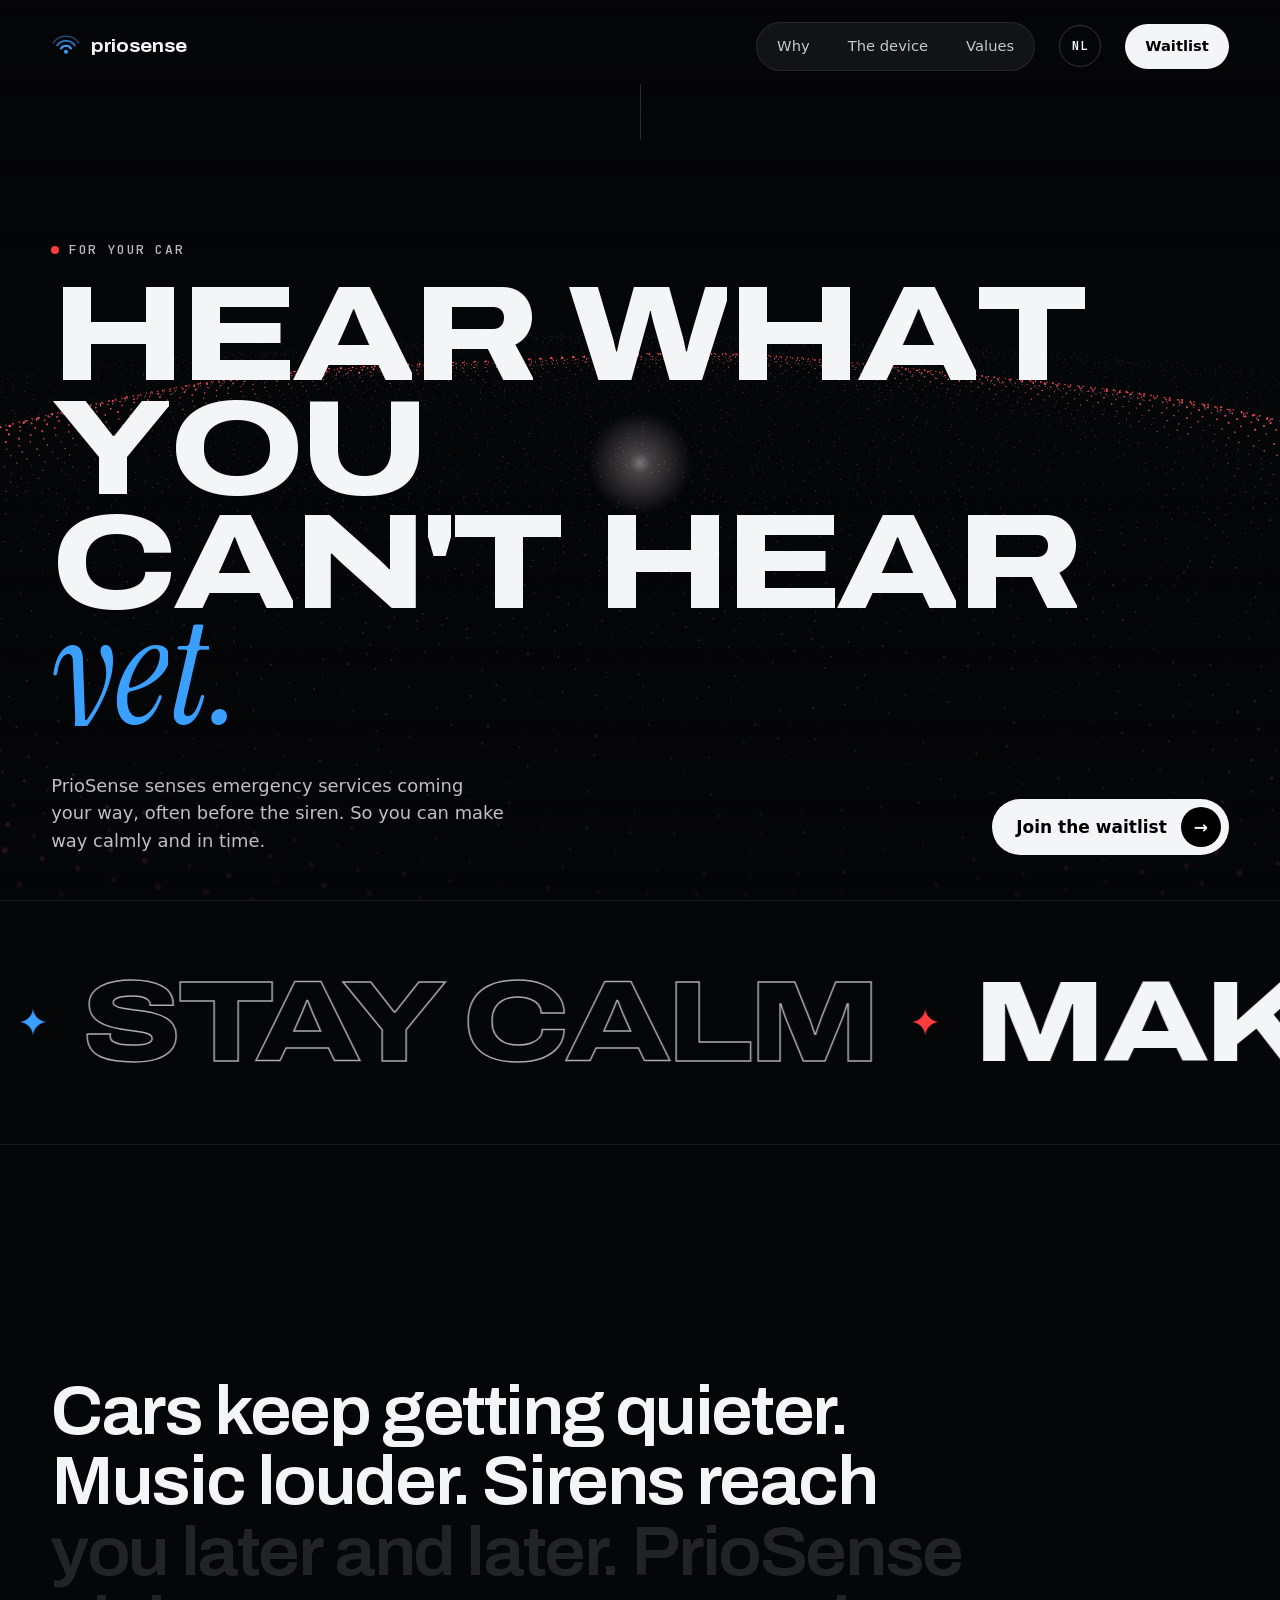
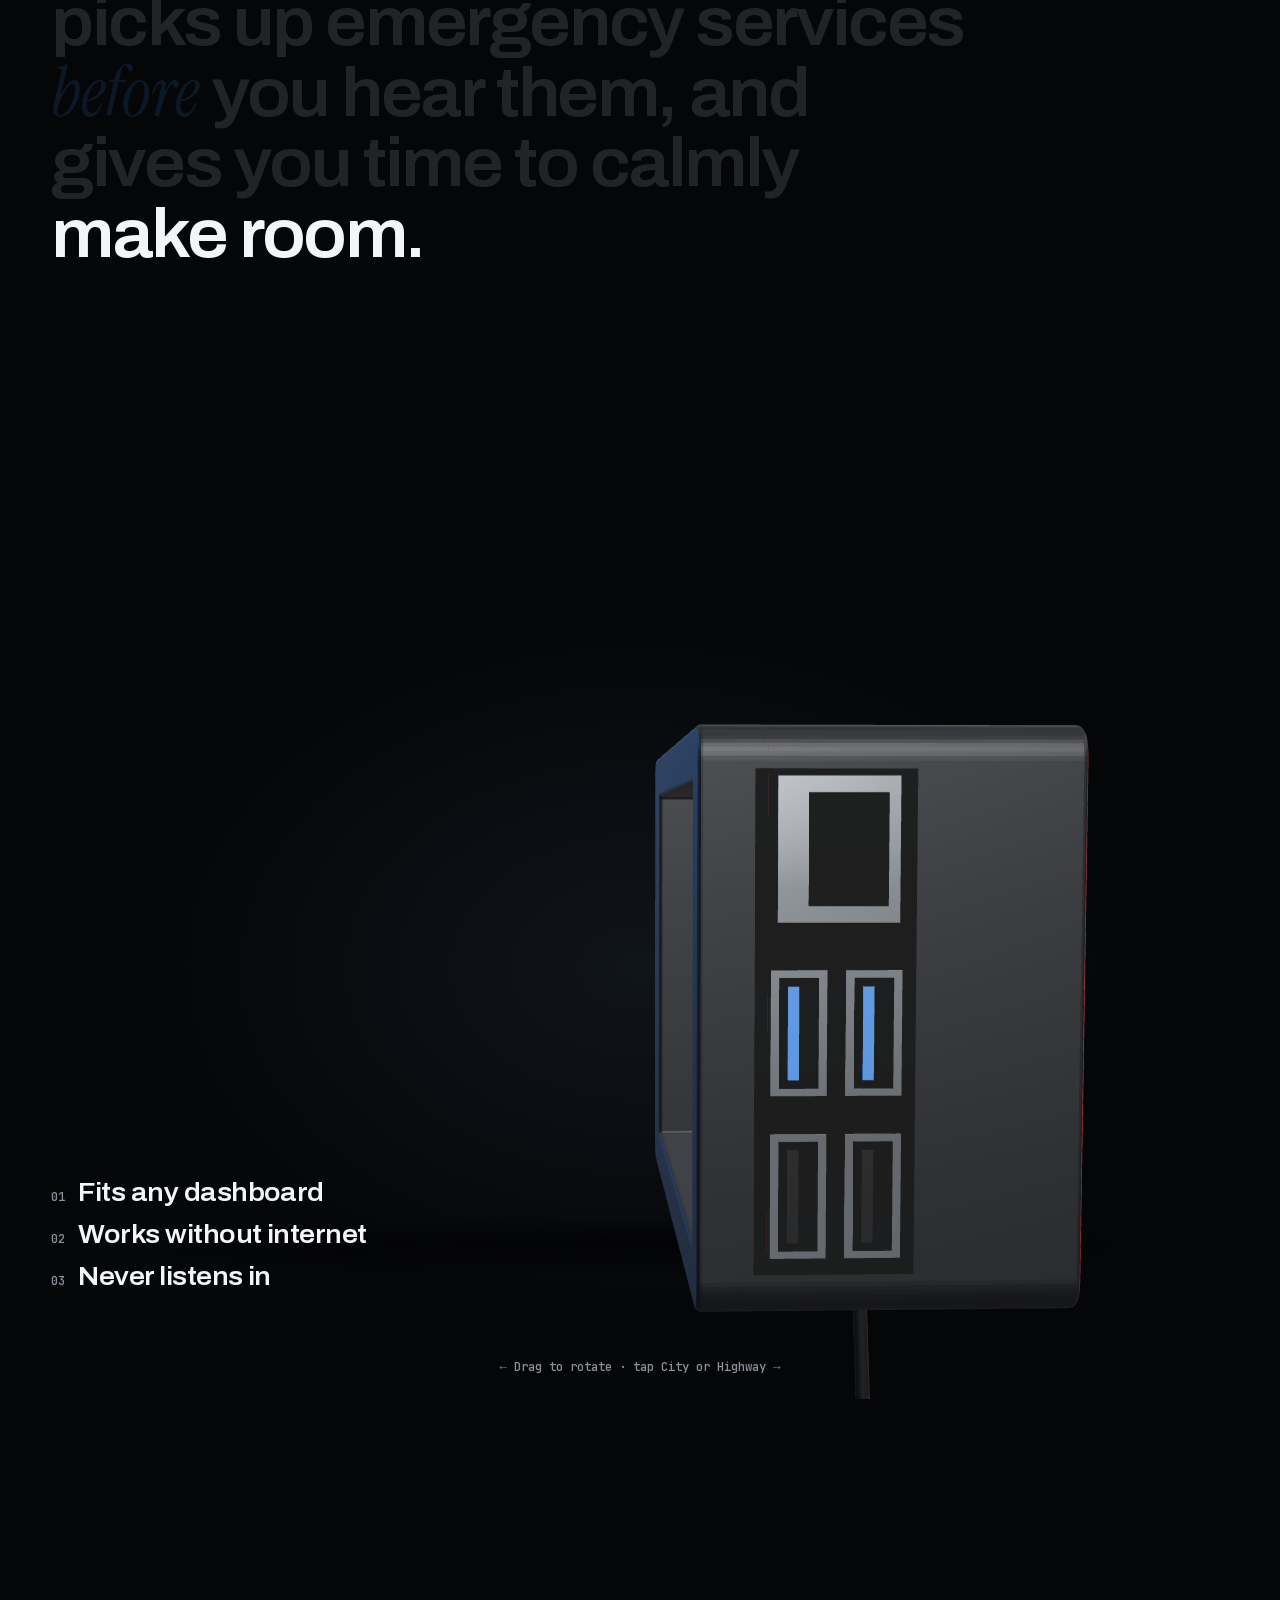
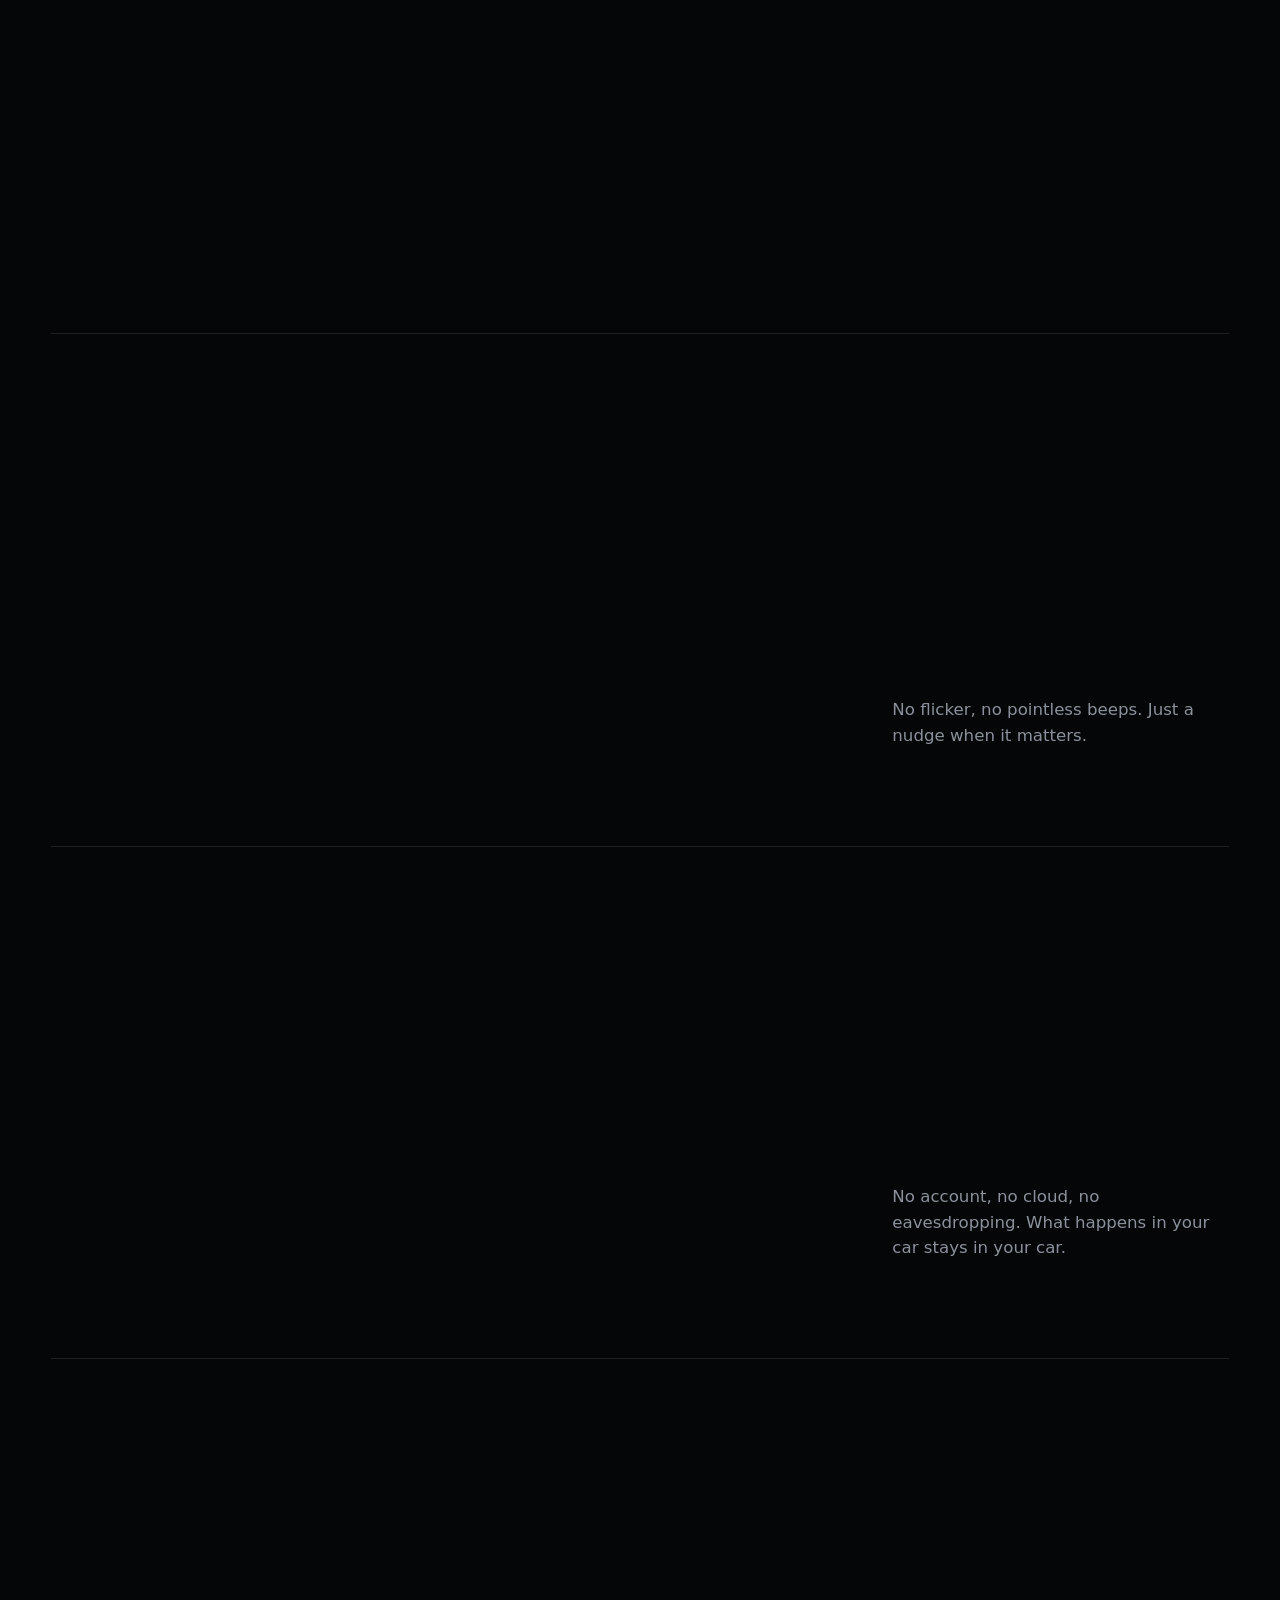
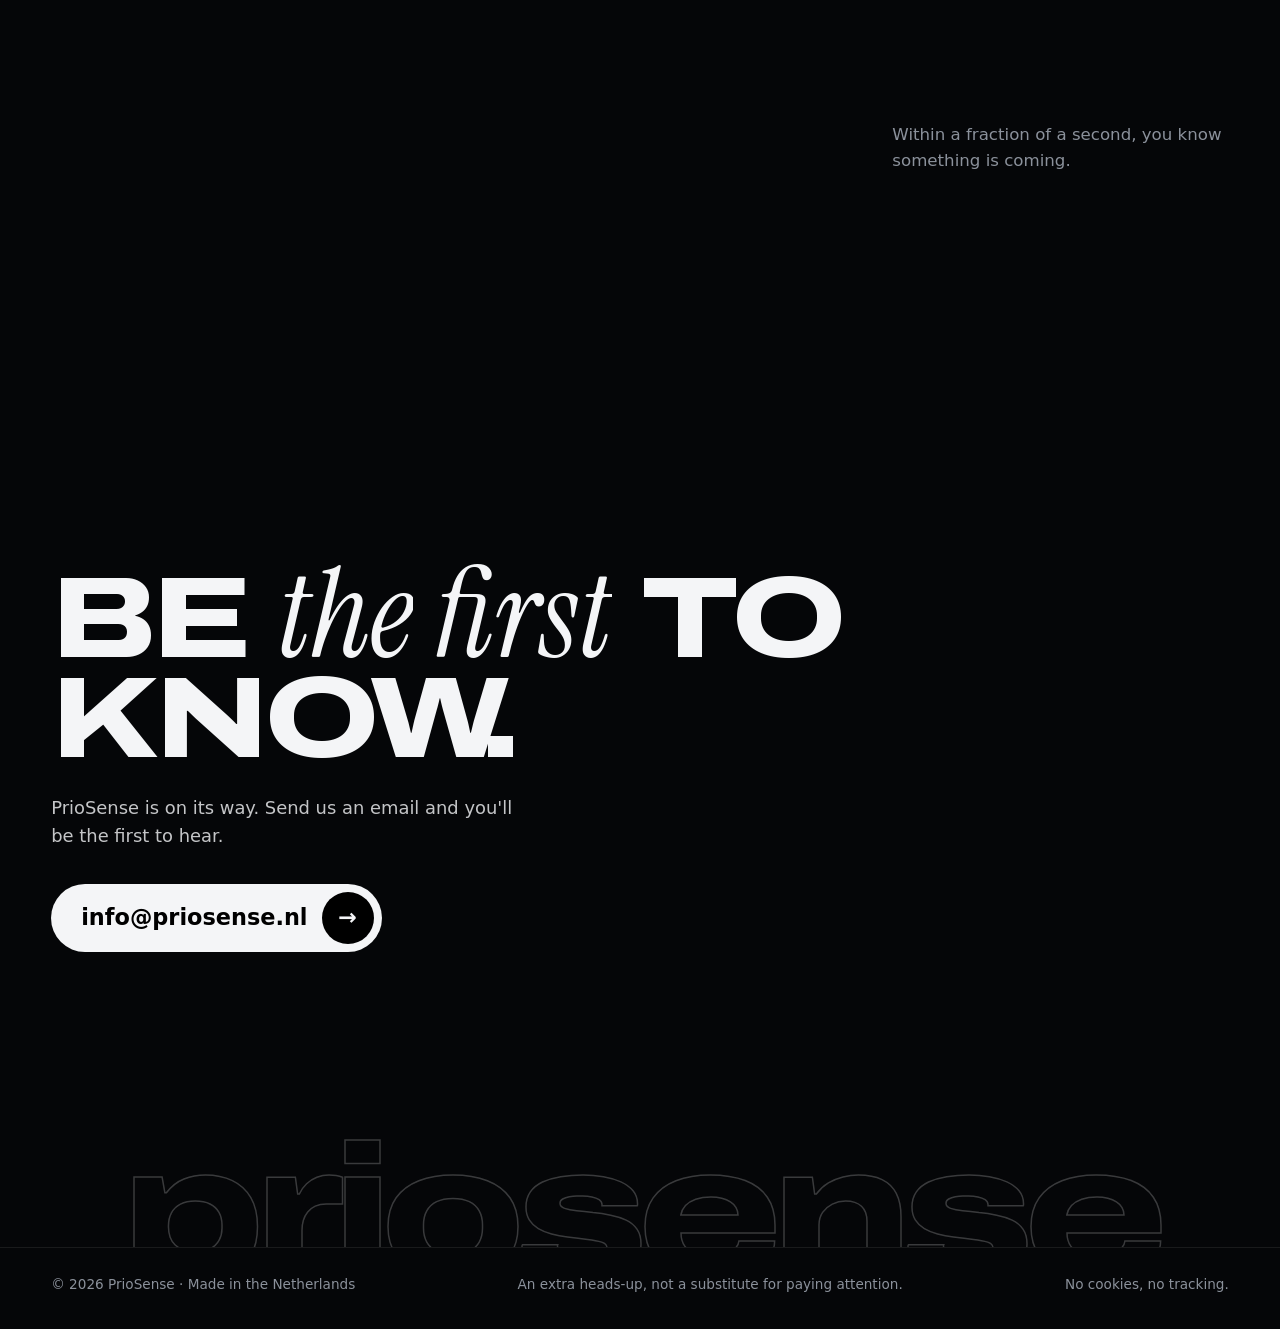
==== en/index.html @ da4e4e67 "PrioSense-merksite (NL + EN) met 3D-kastje en scroll-animaties Statische site zonder build-stap: thr" ====
<!doctype html>
<html lang="en">
<head>
  <meta charset="utf-8">
  <meta name="viewport" content="width=device-width, initial-scale=1">
  <title>PrioSense — Hear what you can't hear yet</title>
  <meta name="description" content="PrioSense senses emergency services coming your way, often before the siren. So you can make way calmly and in time.">
  <meta name="theme-color" content="#050608">
  <link rel="canonical" href="https://priosense.nl/en/">
  <link rel="alternate" hreflang="nl" href="https://priosense.nl/">
  <link rel="alternate" hreflang="en" href="https://priosense.nl/en/">
  <link rel="alternate" hreflang="x-default" href="https://priosense.nl/">
  <link rel="icon" href="../assets/favicon.svg" type="image/svg+xml">
  <meta property="og:type" content="website">
  <meta property="og:url" content="https://priosense.nl/en/">
  <meta property="og:title" content="PrioSense — Hear what you can't hear yet">
  <meta property="og:description" content="PrioSense senses emergency services coming your way, often before the siren.">
  <meta property="og:locale" content="en_GB">
  <meta name="twitter:card" content="summary">
  <link rel="preload" href="../fonts/archivo-latin.woff2" as="font" type="font/woff2" crossorigin>
  <link rel="preload" href="../fonts/instrument-serif-italic-latin.woff2" as="font" type="font/woff2" crossorigin>
  <script>document.documentElement.classList.add('js');</script>
  <link rel="stylesheet" href="../css/styles.css">
  <script type="importmap">{ "imports": { "three": "../js/vendor/three.module.min.js" } }</script>
  <script src="../js/vendor/gsap.min.js" defer></script>
  <script src="../js/vendor/ScrollTrigger.min.js" defer></script>
  <script src="../js/vendor/SplitText.min.js" defer></script>
  <script src="../js/vendor/lenis.min.js" defer></script>
  <script src="../js/sim.js" defer></script>
  <script src="../js/main.js" defer></script>
  <script type="module" src="../js/signal.js"></script>
  <script type="module" src="../js/device3d.js"></script>
</head>
<body class="is-loading">
  <div class="loader" aria-hidden="true">
    <div class="loader-inner">
      <svg class="loader-mark" viewBox="8 18 48 24">
        <g fill="none" stroke="currentColor" stroke-linecap="round">
          <path d="M39.86 32.89 A9.6 9.6 0 0 0 24.14 32.89" stroke-width="3.52"/>
          <path d="M46.16 28.49 A17.28 17.28 0 0 0 17.84 28.49" stroke-width="2.75"/>
          <path d="M52.45 24.08 A24.96 24.96 0 0 0 11.55 24.08" stroke-width="1.98"/>
        </g>
        <circle cx="32" cy="38.4" r="3.2" fill="currentColor"/>
      </svg>
      <p class="loader-word">priosense</p>
    </div>
    <p class="loader-count"><span class="loader-num">0</span>%</p>
  </div>
  <div class="cursor" aria-hidden="true"></div>

  <a class="skip" href="#main">Skip to content</a>

  <header class="nav">
    <a class="brand" href="#top" aria-label="PrioSense, back to top">
      <svg class="brand-mark" viewBox="8 18 48 24" aria-hidden="true">
        <g fill="none" stroke="currentColor" stroke-linecap="round">
          <path d="M39.86 32.89 A9.6 9.6 0 0 0 24.14 32.89" stroke-width="3.52"/>
          <path d="M46.16 28.49 A17.28 17.28 0 0 0 17.84 28.49" stroke-width="2.75" stroke-opacity=".765"/>
          <path d="M52.45 24.08 A24.96 24.96 0 0 0 11.55 24.08" stroke-width="1.98" stroke-opacity=".53"/>
        </g>
        <circle cx="32" cy="38.4" r="3.2" fill="currentColor"/>
      </svg>
      <span class="brand-word">priosense</span>
    </a>
    <nav aria-label="Main menu">
      <ul class="nav-links">
        <li><a href="#why">Why</a></li>
        <li><a href="#device">The device</a></li>
        <li><a href="#values">Values</a></li>
      </ul>
    </nav>
    <a class="lang" href="../" hreflang="nl" lang="nl" aria-label="Nederlandse versie">NL</a>
    <a class="nav-cta" href="#contact">Waitlist</a>
  </header>

  <main id="main">
    <section class="hero" id="top" aria-labelledby="hero-title">
      <canvas class="signal" aria-hidden="true"></canvas>
      <div class="hero-content">
        <p class="hero-tag"><span class="pulse-dot" aria-hidden="true"></span>For your car</p>
        <h1 class="hero-title" id="hero-title">
          <span class="line">Hear what you</span>
          <span class="line">can't hear <em>yet.</em></span>
        </h1>
        <div class="hero-bottom">
          <p class="hero-sub">PrioSense senses emergency services coming your way, often before the siren. So you can make way calmly and in time.</p>
          <a class="pill" href="#contact"><span>Join the waitlist</span><i aria-hidden="true">→</i></a>
        </div>
      </div>
      <div class="scroll-cue" aria-hidden="true"><span></span></div>
    </section>

    <section class="marquee" aria-label="Make way. Ahead of time. Stay calm.">
      <div class="marquee-track" aria-hidden="true">
        <div class="marquee-set"><span>Make way</span><b>✦</b><span class="o">Ahead of time</span><b>✦</b><span>Stay calm</span><b>✦</b><span class="o">Make way</span><b>✦</b><span>Ahead of time</span><b>✦</b><span class="o">Stay calm</span><b>✦</b></div>
        <div class="marquee-set"><span>Make way</span><b>✦</b><span class="o">Ahead of time</span><b>✦</b><span>Stay calm</span><b>✦</b><span class="o">Make way</span><b>✦</b><span>Ahead of time</span><b>✦</b><span class="o">Stay calm</span><b>✦</b></div>
      </div>
    </section>

    <section class="statement" id="why" aria-label="Why PrioSense">
      <p class="statement-text">Cars keep getting quieter. Music louder. Sirens reach you later and later. PrioSense picks up emergency services <em>before</em> you hear them, and gives you time to calmly make room.</p>
    </section>

    <section class="product" id="device" aria-labelledby="product-title">
      <div class="product-pin">
        <canvas class="device-canvas" tabindex="0" aria-label="3D model of the PrioSense device. Drag or use the arrow keys to rotate it; tap the switch on the screen, or press Enter, to change the driving mode. Current mode:"></canvas>
        <div class="product-copy">
          <p class="product-kicker">The device</p>
          <h2 class="product-title" id="product-title">Small. <em>Smart.</em><br>Always ready.</h2>
        </div>
        <ul class="product-points">
          <li><span>01</span>Fits any dashboard</li>
          <li><span>02</span>Works without internet</li>
          <li><span>03</span>Never listens in</li>
        </ul>
        <p class="drag-hint" aria-hidden="true">← Drag to rotate · tap City or Highway →</p>
      </div>
    </section>

    <section class="values" id="values" aria-label="Values">
      <article class="value">
        <h3 class="value-word">Quiet<span>.</span></h3>
        <p>No flicker, no pointless beeps. Just a nudge when it matters.</p>
      </article>
      <article class="value">
        <h3 class="value-word">Private<span>.</span></h3>
        <p>No account, no cloud, no eavesdropping. What happens in your car stays in your car.</p>
      </article>
      <article class="value">
        <h3 class="value-word">Instant<span>.</span></h3>
        <p>Within a fraction of a second, you know something is coming.</p>
      </article>
    </section>

    <section class="finale" id="contact" aria-labelledby="finale-title">
      <div class="lights" aria-hidden="true"><span class="light-blue"></span><span class="light-red"></span></div>
      <div class="finale-content">
        <h2 class="finale-title" id="finale-title">Be <em>the first</em> to know.</h2>
        <p>PrioSense is on its way. Send us an email and you'll be the first to hear.</p>
        <a class="pill pill-lg" href="mailto:info@priosense.nl?subject=PrioSense%20waitlist"><span>info@priosense.nl</span><i aria-hidden="true">→</i></a>
      </div>
      <p class="wordmark" aria-hidden="true">priosense</p>
    </section>
  </main>

  <footer class="footer">
    <p>© <span class="year">2026</span> PrioSense · Made in the Netherlands</p>
    <p>An extra heads-up, not a substitute for paying attention.</p>
    <p>No cookies, no tracking.</p>
  </footer>
</body>
</html>
---- css/styles.css ----
/* ── Lettertypes (zelf gehost, OFL-licentie) ─────────────────────────────── */
@font-face {
  font-family: "Archivo";
  src: url("../fonts/archivo-latin.woff2") format("woff2");
  font-weight: 100 900;
  font-stretch: 62% 125%;
  font-display: swap;
}
@font-face {
  font-family: "Instrument Serif";
  src: url("../fonts/instrument-serif-italic-latin.woff2") format("woff2");
  font-style: italic;
  font-weight: 400;
  font-display: swap;
}
@font-face {
  font-family: "JetBrains Mono";
  src: url("../fonts/jetbrains-mono-latin.woff2") format("woff2");
  font-weight: 100 800;
  font-display: swap;
}

:root {
  --bg: #050608;
  --ink: #f4f5f7;
  --muted: #8b919b;
  --dim: #3a3e45;
  --blue: #3aa0ff;
  --red: #ff3b3b;
  --display: "Archivo", ui-sans-serif, system-ui, sans-serif;
  --serif: "Instrument Serif", ui-serif, Georgia, serif;
  --body: ui-sans-serif, system-ui, -apple-system, "Segoe UI", Roboto, "Helvetica Neue", Arial, sans-serif;
  --mono: "JetBrains Mono", ui-monospace, Menlo, monospace;
  --pad: clamp(18px, 4vw, 56px);
  --ease: cubic-bezier(0.16, 1, 0.3, 1);
}

*, *::before, *::after { box-sizing: border-box; }
html { -webkit-text-size-adjust: 100%; }
html.lenis, html.lenis body { height: auto; }
.lenis.lenis-smooth { scroll-behavior: auto !important; }
body {
  margin: 0; background: var(--bg); color: var(--ink);
  font: 400 17px/1.55 var(--body); -webkit-font-smoothing: antialiased; overflow-x: hidden;
}
body.is-loading { overflow: hidden; }
h1, h2, h3, p { margin: 0; }
a { color: inherit; }
em { font-family: var(--serif); font-style: italic; font-weight: 400; text-transform: none; letter-spacing: 0; }
:focus-visible { outline: 2px solid var(--blue); outline-offset: 4px; }
::selection { background: var(--blue); color: #000; }
.skip { position: absolute; left: 16px; top: -60px; z-index: 200; background: var(--ink); color: #000; padding: 10px 14px; border-radius: 99px; text-decoration: none; }
.skip:focus { top: 14px; }

/* ── Laadscherm ──────────────────────────────────────────────────────────── */
.loader {
  position: fixed; inset: 0; z-index: 300; background: #000; color: var(--ink);
  display: grid; place-items: center;
}
.no-js .loader, .loader.is-done { display: none; }
.loader-inner { display: flex; flex-direction: column; align-items: center; gap: 18px; }
.loader-mark { width: 120px; height: 60px; color: var(--blue); overflow: visible; }
.loader-mark path { stroke-dasharray: 80; stroke-dashoffset: 80; }
.loader-word { font: 700 1.6rem/1 var(--display); font-stretch: 112%; letter-spacing: -0.02em; }
.loader-count { position: absolute; right: var(--pad); bottom: var(--pad); font: 800 clamp(4rem, 14vw, 12rem)/0.8 var(--display); font-stretch: 125%; letter-spacing: -0.04em; color: var(--ink); font-variant-numeric: tabular-nums; }

/* ── Cursor ──────────────────────────────────────────────────────────────── */
.cursor {
  position: fixed; left: 0; top: 0; z-index: 250; width: 14px; height: 14px; margin: -7px 0 0 -7px;
  border-radius: 50%; background: #fff; mix-blend-mode: difference; pointer-events: none;
  transform: translate3d(-100px, -100px, 0); transition: width 0.3s var(--ease), height 0.3s var(--ease), margin 0.3s var(--ease);
  display: none;
}
.has-cursor .cursor { display: block; }
.cursor.is-big { width: 64px; height: 64px; margin: -32px 0 0 -32px; }

/* ── Navigatie ───────────────────────────────────────────────────────────── */
.nav {
  position: fixed; top: 0; left: 0; right: 0; z-index: 100; display: flex; align-items: center; gap: 24px;
  padding: 22px var(--pad); transition: transform 0.6s var(--ease);
}
.nav.is-hidden { transform: translateY(-110%); }
.brand { display: inline-flex; align-items: center; gap: 10px; text-decoration: none; color: var(--ink); }
.brand-mark { width: 30px; height: 15px; color: var(--blue); overflow: visible; }
.brand-word { font: 700 1.15rem/1 var(--display); font-stretch: 112%; letter-spacing: -0.02em; }
.nav nav { margin-left: auto; }
.nav-links { display: flex; gap: 6px; list-style: none; margin: 0; padding: 4px; border-radius: 99px; background: rgba(255, 255, 255, 0.06); backdrop-filter: blur(14px); -webkit-backdrop-filter: blur(14px); border: 1px solid rgba(255, 255, 255, 0.08); }
.nav-links a { display: block; padding: 8px 16px; border-radius: 99px; text-decoration: none; font-size: 0.92rem; color: rgba(244, 245, 247, 0.8); transition: background 0.3s, color 0.3s; }
.nav-links a:hover { background: rgba(255, 255, 255, 0.1); color: #fff; }
.lang { display: grid; place-items: center; width: 42px; height: 42px; border-radius: 50%; border: 1px solid rgba(255, 255, 255, 0.18);
  font: 600 0.78rem/1 var(--mono); letter-spacing: 0.06em; color: var(--ink); text-decoration: none; transition: background 0.3s, border-color 0.3s; }
.lang:hover { background: rgba(255, 255, 255, 0.1); border-color: rgba(255, 255, 255, 0.4); }
.nav-cta { padding: 11px 20px; border-radius: 99px; background: var(--ink); color: #000; text-decoration: none; font-weight: 600; font-size: 0.92rem; }
@media (max-width: 760px) { .nav nav { display: none; } .lang { margin-left: auto; } }

/* ── Knoppen ─────────────────────────────────────────────────────────────── */
.pill {
  display: inline-flex; align-items: center; gap: 14px; padding: 8px 8px 8px 24px; border-radius: 99px;
  background: var(--ink); color: #000; text-decoration: none; font-weight: 600; white-space: nowrap;
  transition: background 0.4s var(--ease);
}
.pill i {
  display: grid; place-items: center; width: 40px; height: 40px; border-radius: 50%; background: #000; color: var(--ink);
  font-style: normal; transition: transform 0.5s var(--ease), background 0.4s;
}
.pill:hover i { transform: rotate(-45deg); background: var(--blue); }
.pill-lg { font-size: clamp(1.05rem, 2vw, 1.4rem); padding-left: 30px; }
.pill-lg i { width: 52px; height: 52px; }

/* ── Hero ────────────────────────────────────────────────────────────────── */
.hero { position: relative; height: 100svh; min-height: 620px; overflow: hidden; display: flex; align-items: flex-end; }
.signal { position: absolute; inset: 0; width: 100%; height: 100%; }
.hero::before {
  content: ""; position: absolute; inset: 0; pointer-events: none; z-index: 1;
  background: linear-gradient(to bottom, rgba(5, 6, 8, 0.55), transparent 28%, transparent 55%, rgba(5, 6, 8, 0.9));
}
.no-webgl .hero { background: radial-gradient(60% 50% at 50% 60%, rgba(58, 160, 255, 0.25), transparent 70%), var(--bg); }
.hero-content { position: relative; z-index: 2; width: 100%; padding: 0 var(--pad) clamp(28px, 5vh, 56px); }
.hero-tag { display: inline-flex; align-items: center; gap: 10px; font: 500 0.82rem/1 var(--mono); letter-spacing: 0.12em; text-transform: uppercase; color: rgba(244, 245, 247, 0.75); margin-bottom: clamp(14px, 2.4vh, 26px); }
.pulse-dot { width: 8px; height: 8px; border-radius: 50%; background: var(--red); animation: lightbar 1.2s steps(1) infinite; }
@keyframes lightbar { 0% { background: var(--red); box-shadow: 0 0 12px var(--red); } 50% { background: var(--blue); box-shadow: 0 0 12px var(--blue); } }
.hero-title {
  font: 800 clamp(3.2rem, 10.6vw, 11.5rem)/0.84 var(--display); font-stretch: 125%;
  text-transform: uppercase; letter-spacing: -0.045em;
}
.hero-title .line { display: block; }
.hero-title em { font-size: 1.12em; line-height: 0.7; color: var(--blue); }
.hero-bottom { display: flex; flex-wrap: wrap; align-items: flex-end; justify-content: space-between; gap: 22px 40px; margin-top: clamp(22px, 4vh, 44px); }
.hero-sub { max-width: 40ch; font-size: clamp(1rem, 1.4vw, 1.18rem); color: rgba(244, 245, 247, 0.78); }
.scroll-cue { position: absolute; z-index: 2; left: 50%; top: 84px; width: 1px; height: 56px; background: rgba(255, 255, 255, 0.15); overflow: hidden; display: none; }
.scroll-cue span { position: absolute; left: 0; top: -40%; width: 1px; height: 40%; background: var(--ink); animation: cue 1.8s var(--ease) infinite; }
@keyframes cue { to { top: 110%; } }

/* ── Lichtkrant ──────────────────────────────────────────────────────────── */
.marquee { overflow: hidden; padding: clamp(28px, 5vw, 64px) 0; border-block: 1px solid rgba(255, 255, 255, 0.08); }
.marquee-track { display: flex; width: max-content; will-change: transform; }
.marquee-set { display: flex; align-items: center; flex: none; }
.marquee span {
  font: 800 clamp(3rem, 9vw, 8.5rem)/1 var(--display); font-stretch: 125%; text-transform: uppercase; letter-spacing: -0.04em;
  padding: 0 0.28em; white-space: nowrap;
}
.marquee span.o { color: transparent; -webkit-text-stroke: 1.5px rgba(244, 245, 247, 0.7); }
.marquee b { font-size: clamp(1.4rem, 3vw, 2.6rem); color: var(--blue); font-weight: 400; }
.marquee b:nth-of-type(even) { color: var(--red); }

/* ── Statement ───────────────────────────────────────────────────────────── */
.statement { padding: clamp(110px, 18vw, 240px) var(--pad); }
.statement-text {
  max-width: 22ch; font: 600 clamp(2rem, 5.4vw, 5.6rem)/1.02 var(--display); font-stretch: 105%; letter-spacing: -0.035em;
}
.statement-text em { color: var(--blue); }

/* ── Het kastje (vastgezet tijdens scrollen) ─────────────────────────────── */
.product { position: relative; height: 320vh; }
.product-pin {
  position: sticky; top: 0; height: 100svh; overflow: hidden;
  background: radial-gradient(55% 55% at 50% 52%, #10141b 0%, var(--bg) 70%);
}
.device-canvas { position: absolute; inset: 0; width: 100%; height: 100%; touch-action: pan-y; cursor: grab; }
.device-canvas.is-dragging { cursor: grabbing; }
.product-copy { position: absolute; left: var(--pad); top: clamp(92px, 14vh, 140px); z-index: 2; pointer-events: none; }
.product-kicker { font: 500 0.82rem/1 var(--mono); letter-spacing: 0.12em; text-transform: uppercase; color: var(--muted); margin-bottom: 16px; }
.product-title { font: 800 clamp(2.4rem, 6vw, 6rem)/0.9 var(--display); font-stretch: 125%; text-transform: uppercase; letter-spacing: -0.045em; }
.product-title em { color: var(--blue); font-size: 1.1em; }
.product-points { position: absolute; left: var(--pad); bottom: clamp(56px, 12vh, 120px); z-index: 2; list-style: none; margin: 0; padding: 0; display: grid; gap: 14px; pointer-events: none; }
.product-points li { display: flex; align-items: baseline; gap: 14px; font: 600 clamp(1.1rem, 2vw, 1.6rem)/1.1 var(--display); font-stretch: 110%; letter-spacing: -0.02em; }
.product-points span { font: 500 0.78rem/1 var(--mono); color: var(--muted); }
.drag-hint { position: absolute; left: 50%; bottom: 26px; transform: translateX(-50%); z-index: 2; font: 500 0.78rem/1 var(--mono); color: var(--muted); pointer-events: none; transition: opacity 0.6s; white-space: nowrap; }
.drag-hint.is-gone { opacity: 0; }
.no-webgl .device-canvas, .no-webgl .drag-hint { display: none; }
@media (max-width: 760px) {
  .product-points { bottom: 64px; }
}

/* ── Waarden ─────────────────────────────────────────────────────────────── */
.values { padding: clamp(80px, 12vw, 180px) var(--pad); display: grid; gap: clamp(36px, 6vw, 80px); }
.value { display: grid; grid-template-columns: minmax(0, 1fr) minmax(0, 0.42fr); align-items: end; gap: 12px 40px; border-top: 1px solid rgba(255, 255, 255, 0.1); padding-top: clamp(16px, 2vw, 28px); }
.value-word {
  font: 800 clamp(4rem, 17vw, 17rem)/1 var(--display); font-stretch: 125%; text-transform: uppercase; letter-spacing: -0.055em;
  color: var(--ink); margin-bottom: -0.12em; transition: color 0.6s var(--ease);
}
.value-word span { color: var(--red); }
.value:hover .value-word { color: var(--blue); }
.value p { max-width: 32ch; color: var(--muted); font-size: clamp(1rem, 1.3vw, 1.15rem); padding-bottom: 1.2em; }
@media (max-width: 760px) { .value { grid-template-columns: 1fr; } .value p { padding-bottom: 0; } }

/* ── Slot ────────────────────────────────────────────────────────────────── */
.finale { position: relative; min-height: 100svh; overflow: hidden; display: flex; flex-direction: column; justify-content: center; padding: clamp(120px, 16vh, 180px) var(--pad) 0; }
.lights { position: absolute; inset: 0; pointer-events: none; }
.lights span { position: absolute; top: 18%; width: 60vw; height: 60vw; max-width: 900px; max-height: 900px; border-radius: 50%; filter: blur(90px); opacity: 0; }
.light-blue { left: -12vw; background: rgba(58, 160, 255, 0.55); animation: flash-a 1.4s steps(1) infinite; }
.light-red { right: -12vw; background: rgba(255, 59, 59, 0.5); animation: flash-b 1.4s steps(1) infinite; }
@keyframes flash-a { 0%, 20% { opacity: 0.9; } 21%, 100% { opacity: 0.12; } }
@keyframes flash-b { 0%, 49% { opacity: 0.1; } 50%, 70% { opacity: 0.85; } 71%, 100% { opacity: 0.1; } }
.finale-content { position: relative; z-index: 2; max-width: 980px; }
.finale-title { font: 800 clamp(3rem, 9vw, 9rem)/0.86 var(--display); font-stretch: 125%; text-transform: uppercase; letter-spacing: -0.045em; }
.finale-title em { color: var(--ink); font-size: 1.08em; }
.finale-content p { margin: 26px 0 34px; max-width: 42ch; font-size: clamp(1rem, 1.4vw, 1.2rem); color: rgba(244, 245, 247, 0.8); }
.wordmark {
  position: relative; z-index: 1; margin-top: clamp(60px, 10vh, 120px); align-self: center;
  font: 800 14.6vw/0.72 var(--display); font-stretch: 125%; letter-spacing: -0.06em; white-space: nowrap;
  color: transparent; -webkit-text-stroke: 1.5px rgba(244, 245, 247, 0.22); transform: translateY(18%);
}

/* ── Footer ──────────────────────────────────────────────────────────────── */
.footer { display: flex; flex-wrap: wrap; justify-content: space-between; gap: 10px 28px; padding: 26px var(--pad) 34px; border-top: 1px solid rgba(255, 255, 255, 0.08); font-size: 0.85rem; color: var(--muted); }

/* ── Minder beweging ─────────────────────────────────────────────────────── */
@media (prefers-reduced-motion: reduce) {
  .loader { display: none; }
  body.is-loading { overflow: auto; }
  .pulse-dot, .lights span, .scroll-cue span { animation: none; }
  .lights span { opacity: 0.35; }
  .product { height: auto; }
  .product-pin { position: relative; }
}
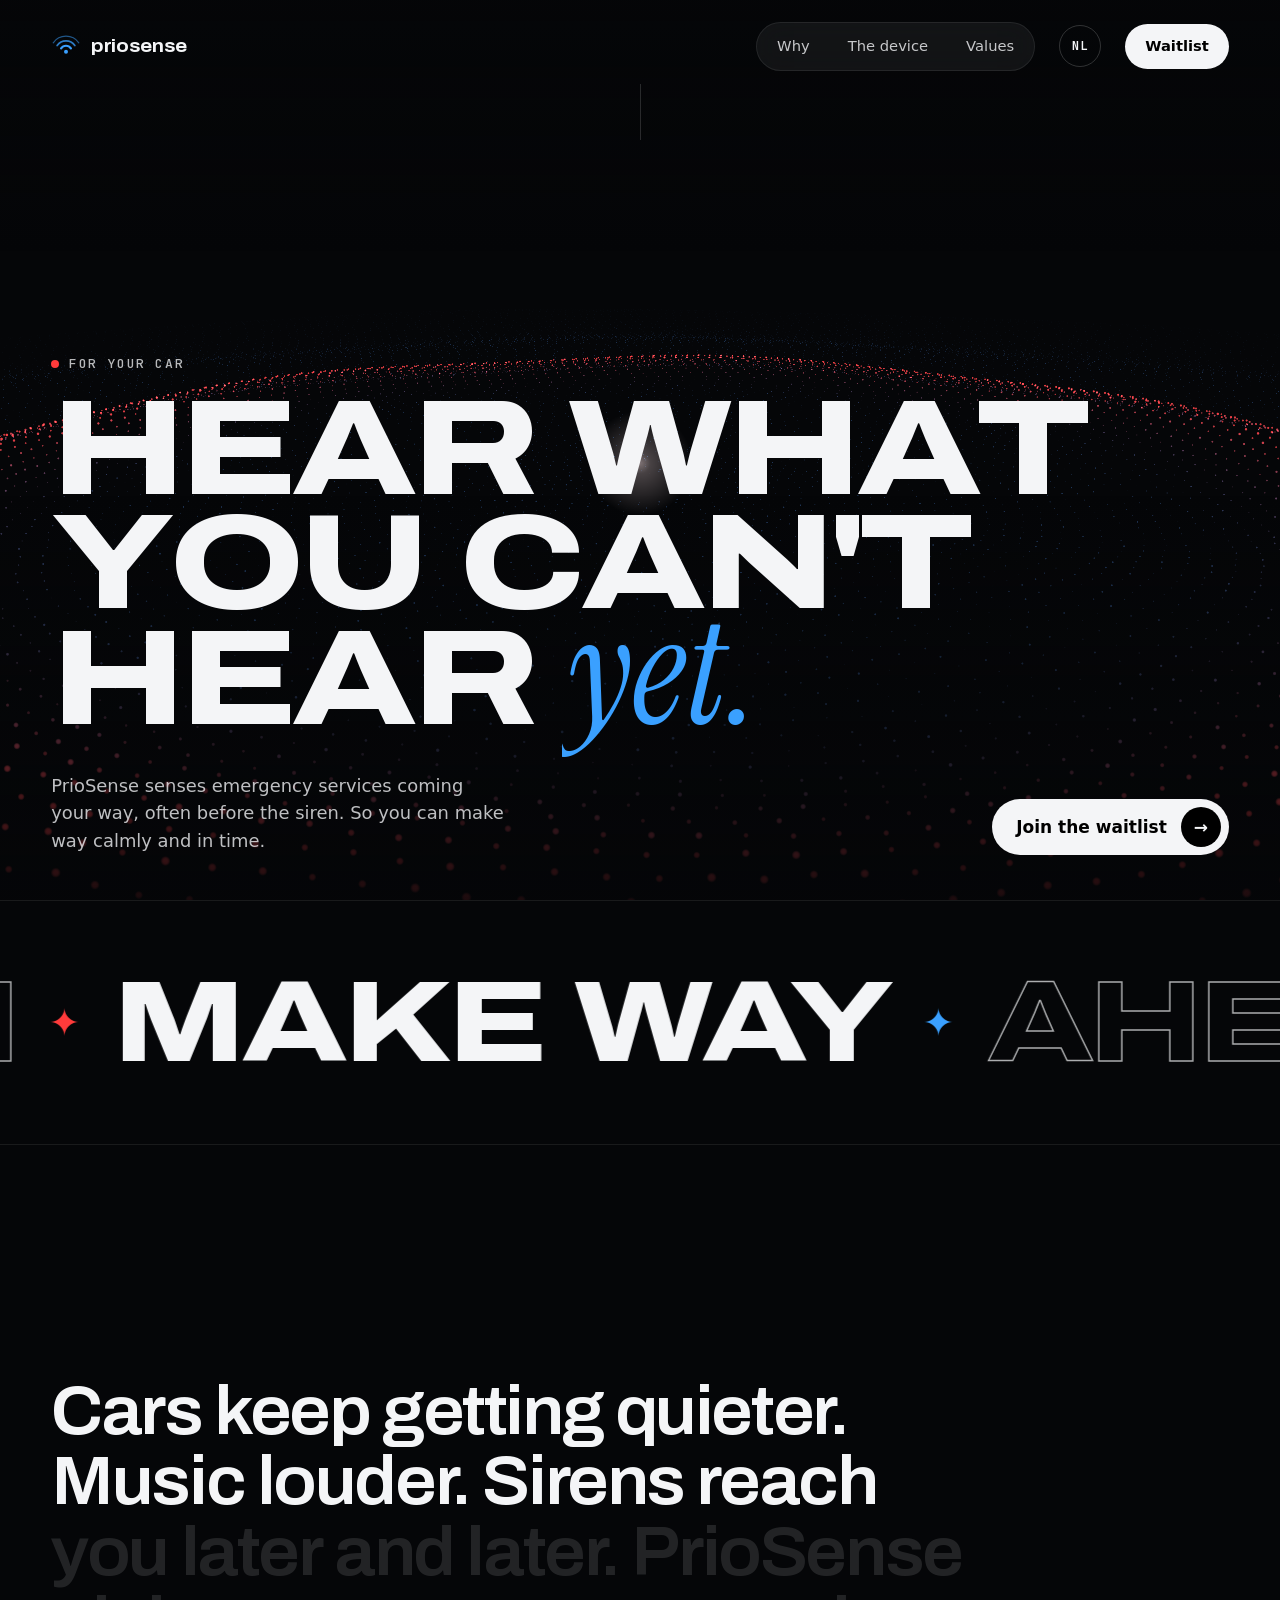
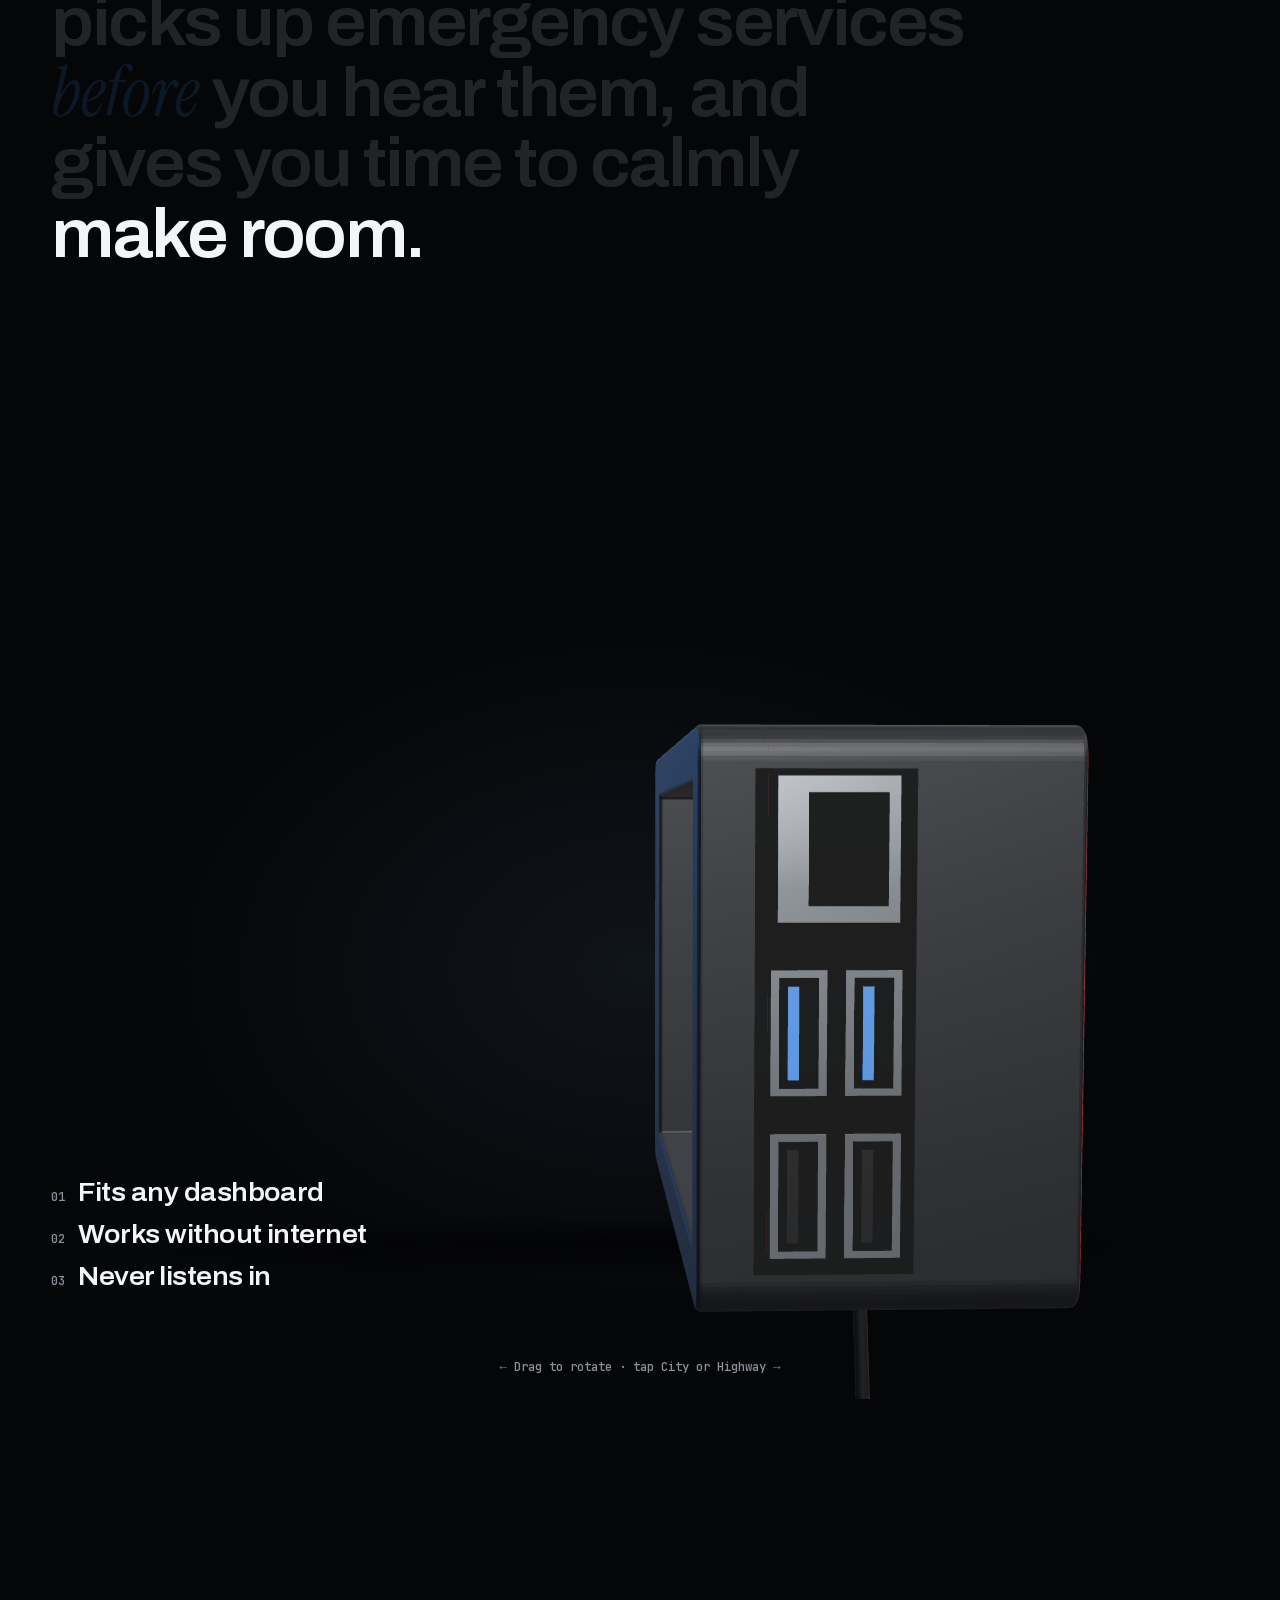
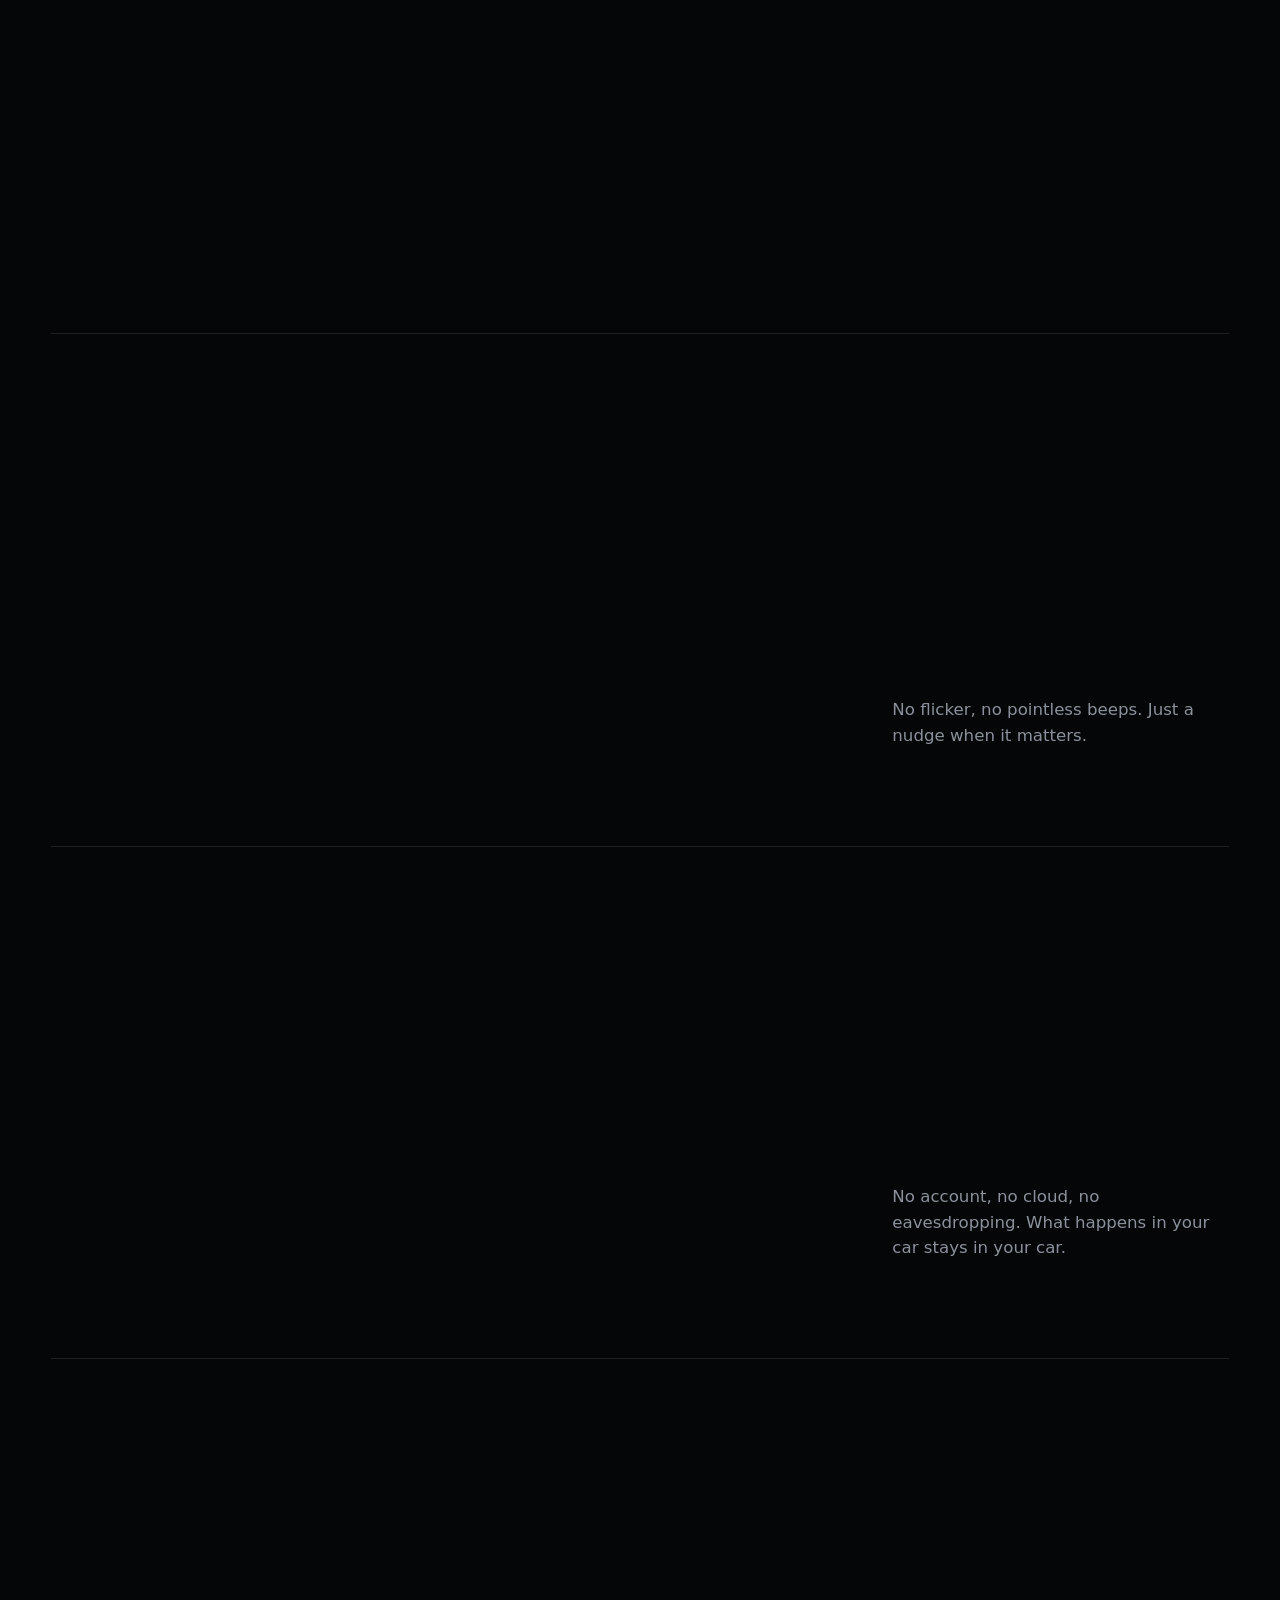
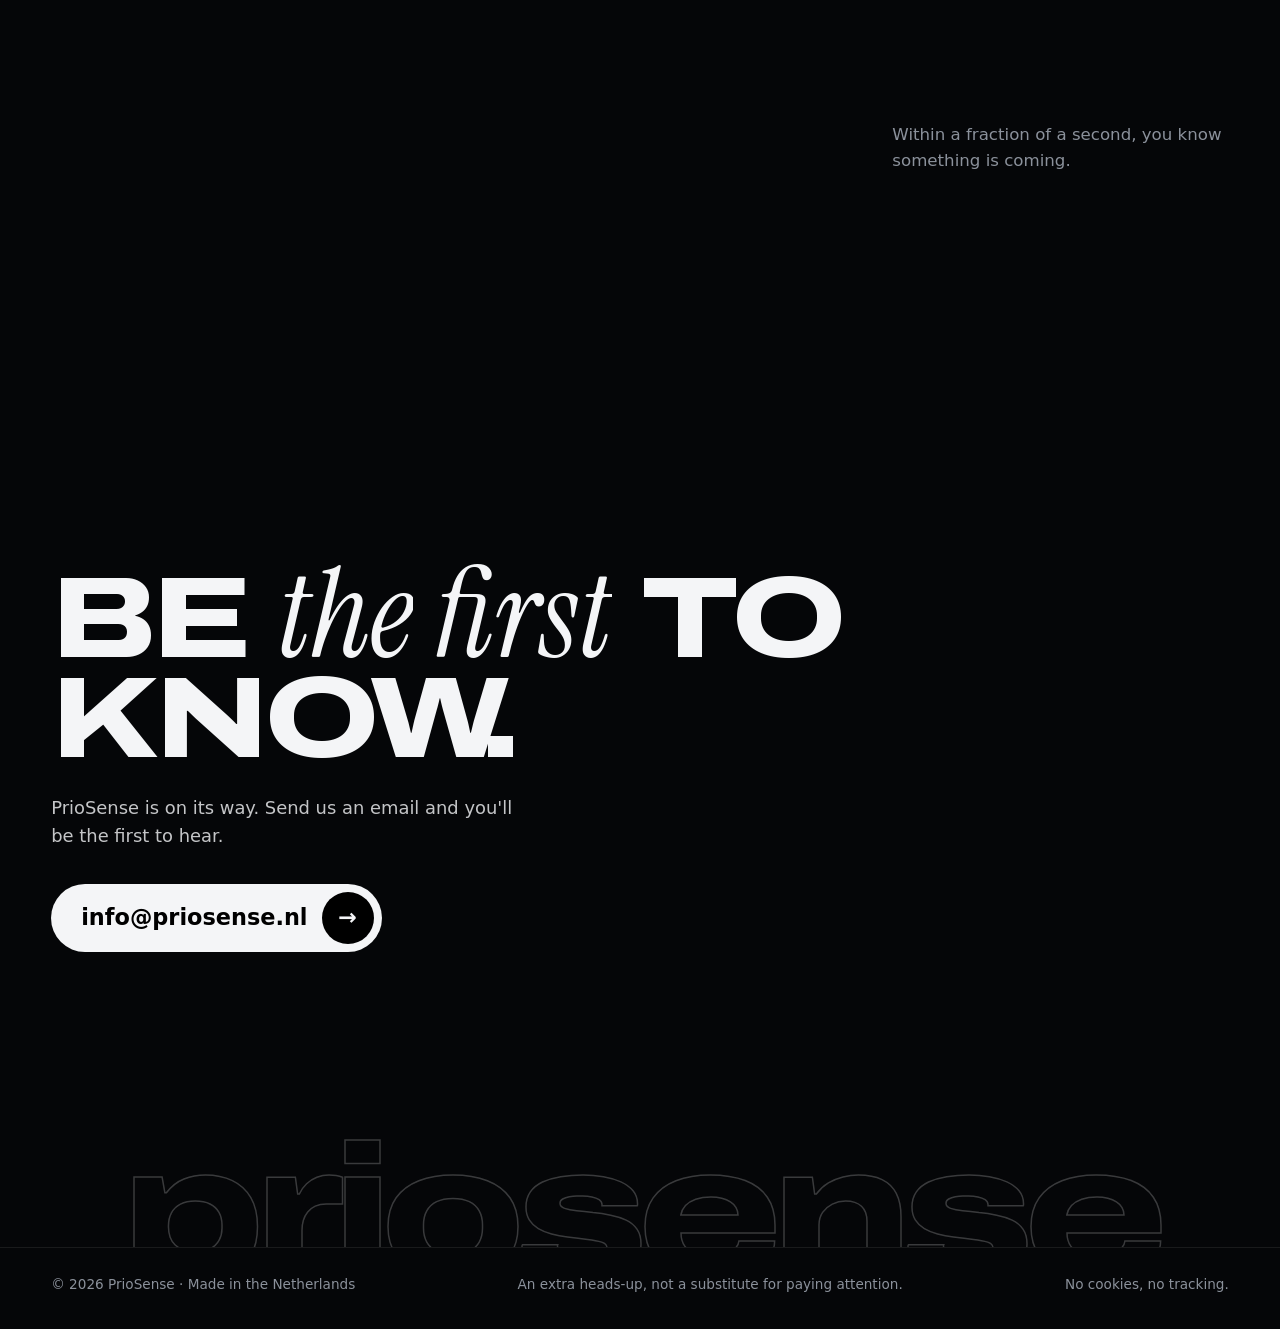
==== commit 0eeb066d: "Hero-kop: staarten van letters niet meer afgesneden, woorden breken niet midden af - masker rond elk" ====
--- a/en/index.html
+++ b/en/index.html
@@ -79,8 +79,9 @@
       <div class="hero-content">
         <p class="hero-tag"><span class="pulse-dot" aria-hidden="true"></span>For your car</p>
         <h1 class="hero-title" id="hero-title">
-          <span class="line">Hear what you</span>
-          <span class="line">can't hear <em>yet.</em></span>
+          <span class="line">Hear what</span>
+          <span class="line">you can't</span>
+          <span class="line">hear <em>yet.</em></span>
         </h1>
         <div class="hero-bottom">
           <p class="hero-sub">PrioSense senses emergency services coming your way, often before the siren. So you can make way calmly and in time.</p>
--- a/css/styles.css
+++ b/css/styles.css
@@ -120,11 +120,14 @@
 .pulse-dot { width: 8px; height: 8px; border-radius: 50%; background: var(--red); animation: lightbar 1.2s steps(1) infinite; }
 @keyframes lightbar { 0% { background: var(--red); box-shadow: 0 0 12px var(--red); } 50% { background: var(--blue); box-shadow: 0 0 12px var(--blue); } }
 .hero-title {
-  font: 800 clamp(3.2rem, 10.6vw, 11.5rem)/0.84 var(--display); font-stretch: 125%;
+  font: 800 clamp(2.4rem, 10.6vw, 11.5rem)/0.84 var(--display); font-stretch: 125%;
   text-transform: uppercase; letter-spacing: -0.045em;
 }
 .hero-title .line { display: block; }
 .hero-title em { font-size: 1.12em; line-height: 0.7; color: var(--blue); }
+/* Masker iets ruimer, zodat staarten (y, g, j) in de schreefletter niet worden afgesneden. */
+.hero-title .w { white-space: nowrap; }
+.hero-title .ch-mask { padding: 0.06em 0.04em 0.28em; margin: -0.06em -0.04em -0.28em; }
 .hero-bottom { display: flex; flex-wrap: wrap; align-items: flex-end; justify-content: space-between; gap: 22px 40px; margin-top: clamp(22px, 4vh, 44px); }
 .hero-sub { max-width: 40ch; font-size: clamp(1rem, 1.4vw, 1.18rem); color: rgba(244, 245, 247, 0.78); }
 .scroll-cue { position: absolute; z-index: 2; left: 50%; top: 84px; width: 1px; height: 56px; background: rgba(255, 255, 255, 0.15); overflow: hidden; display: none; }
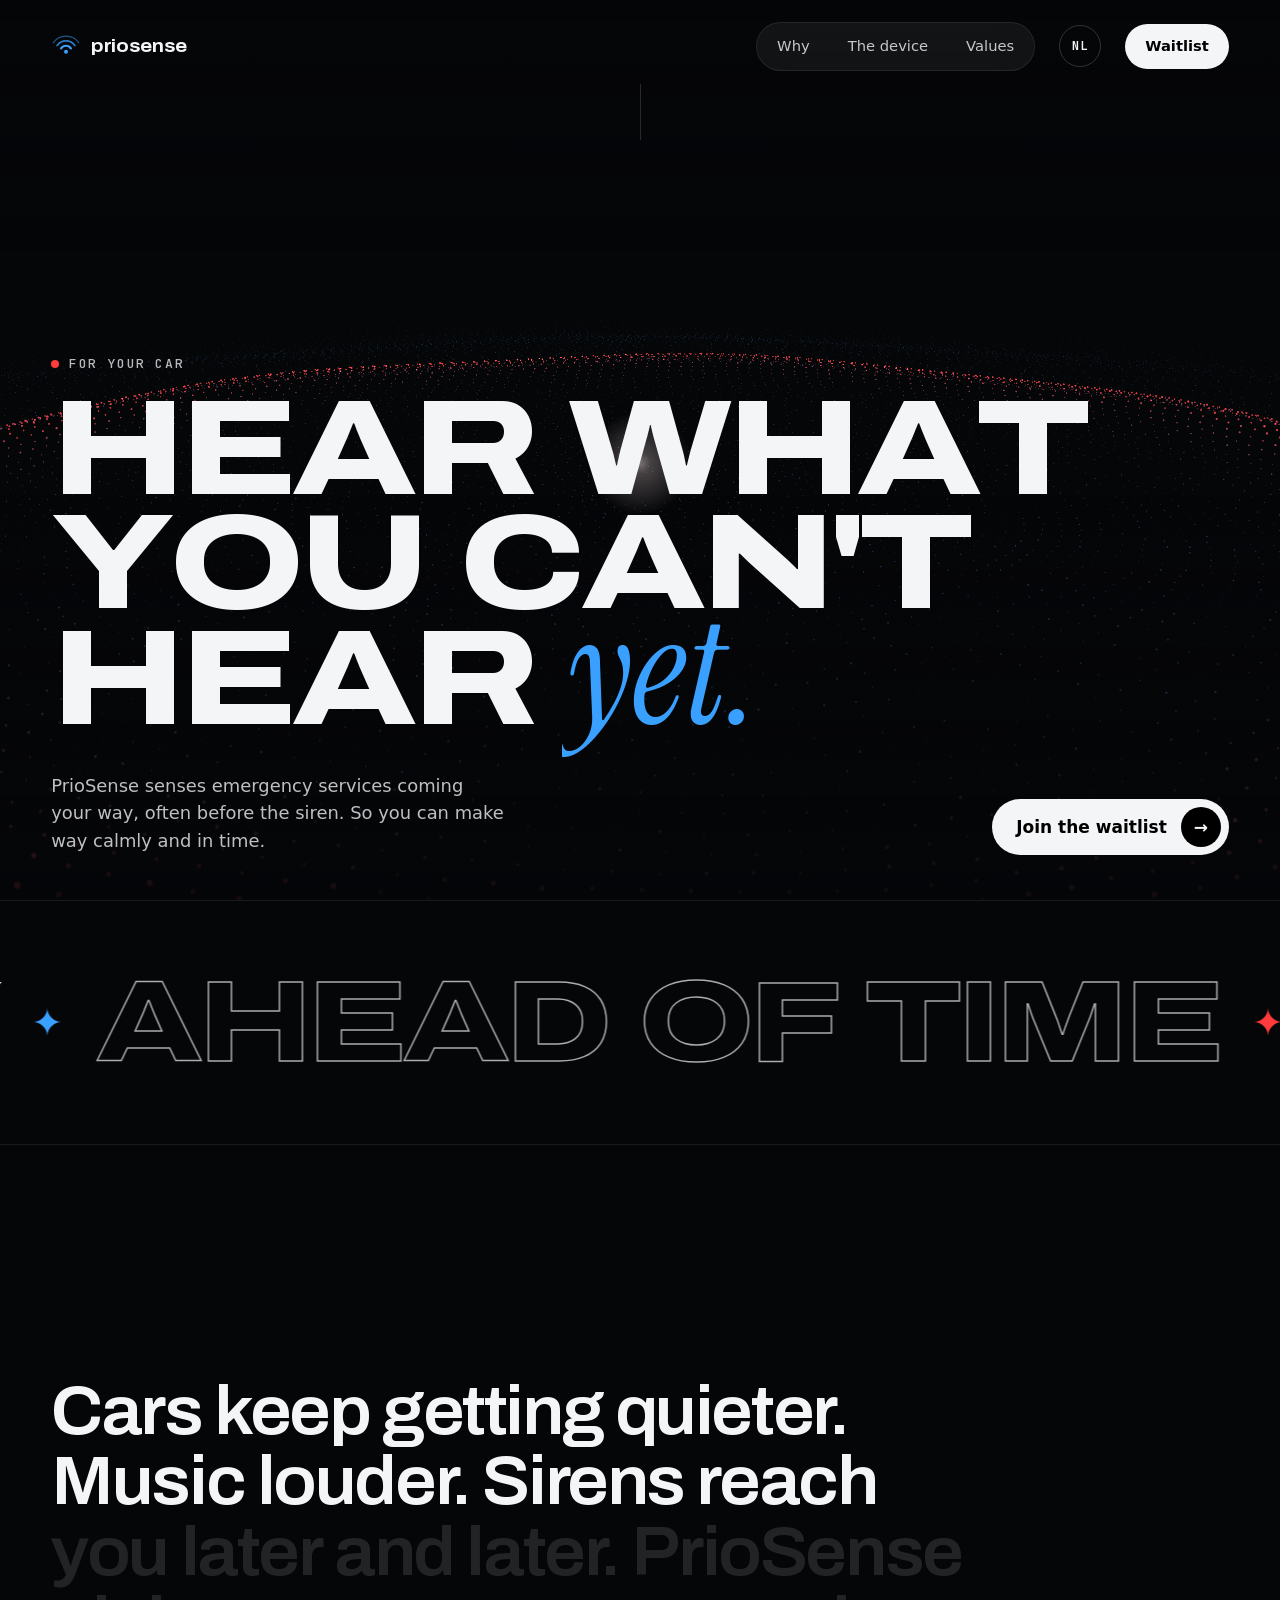
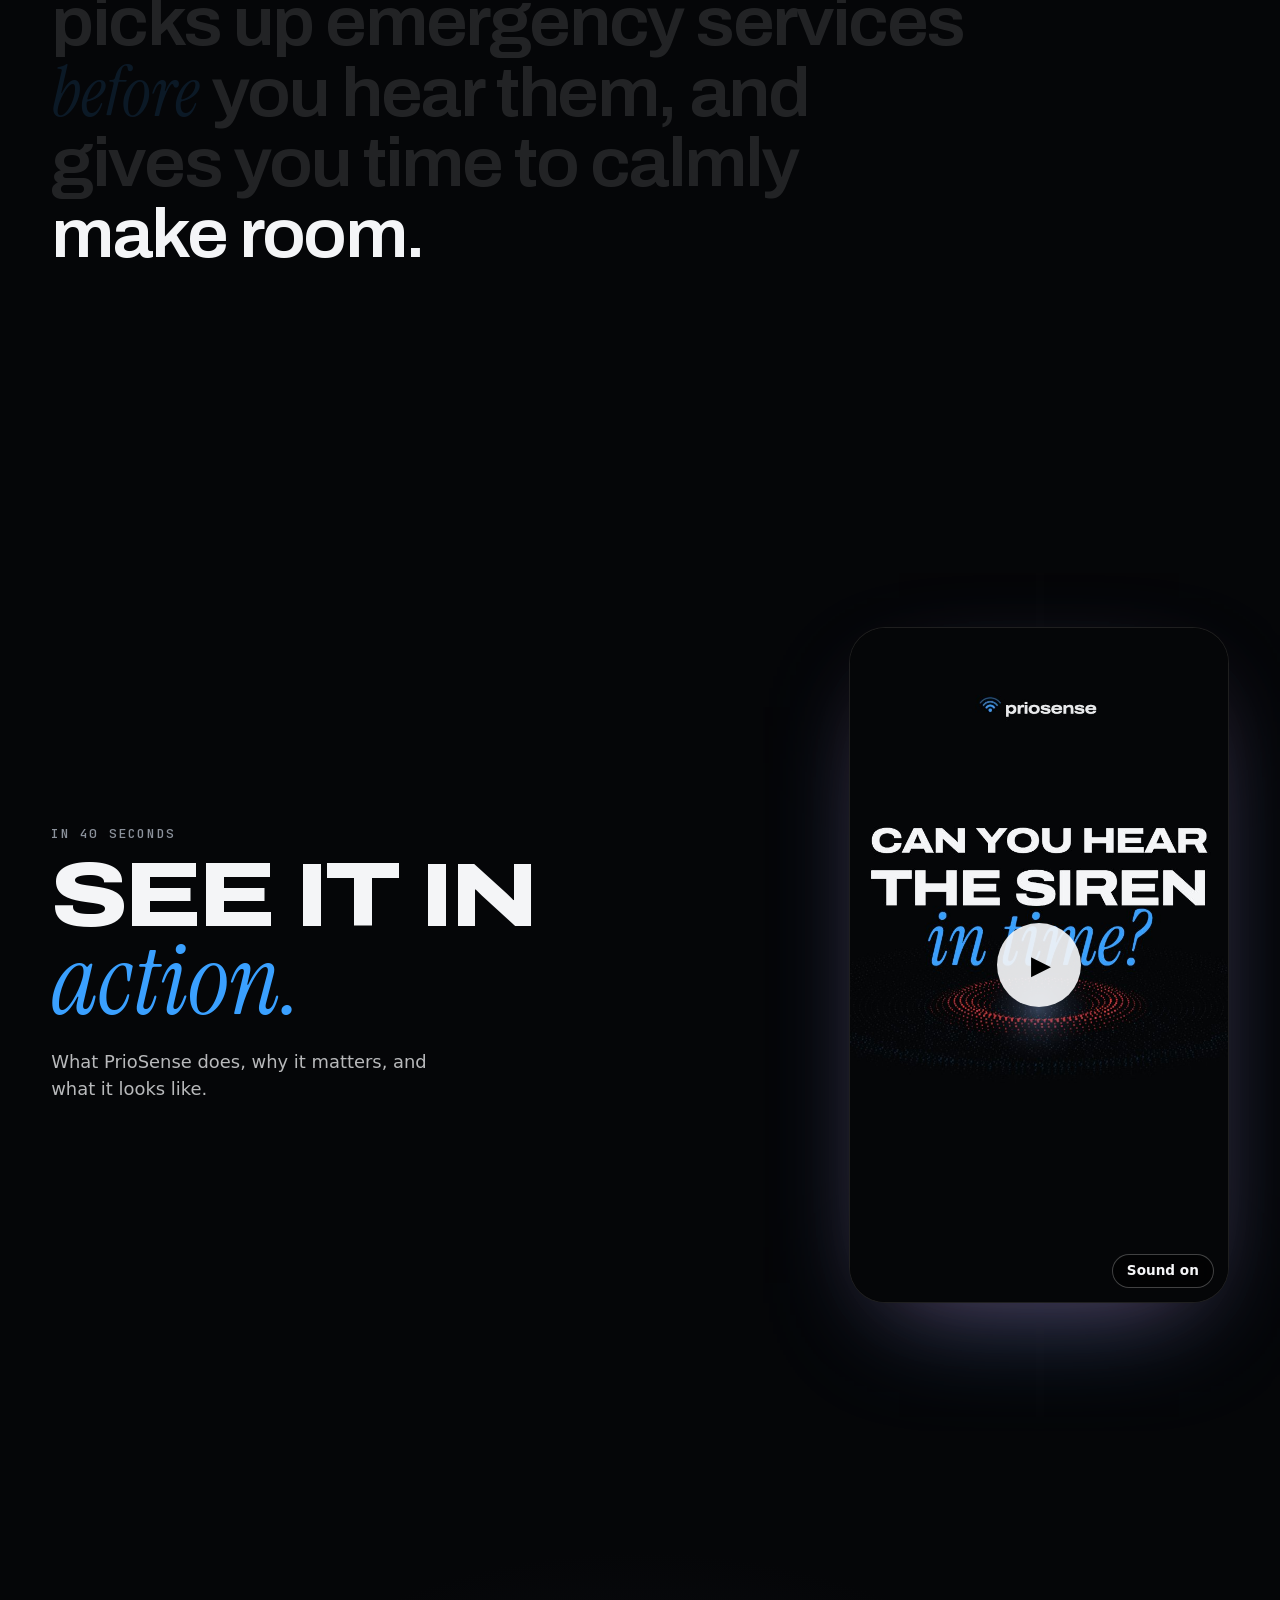
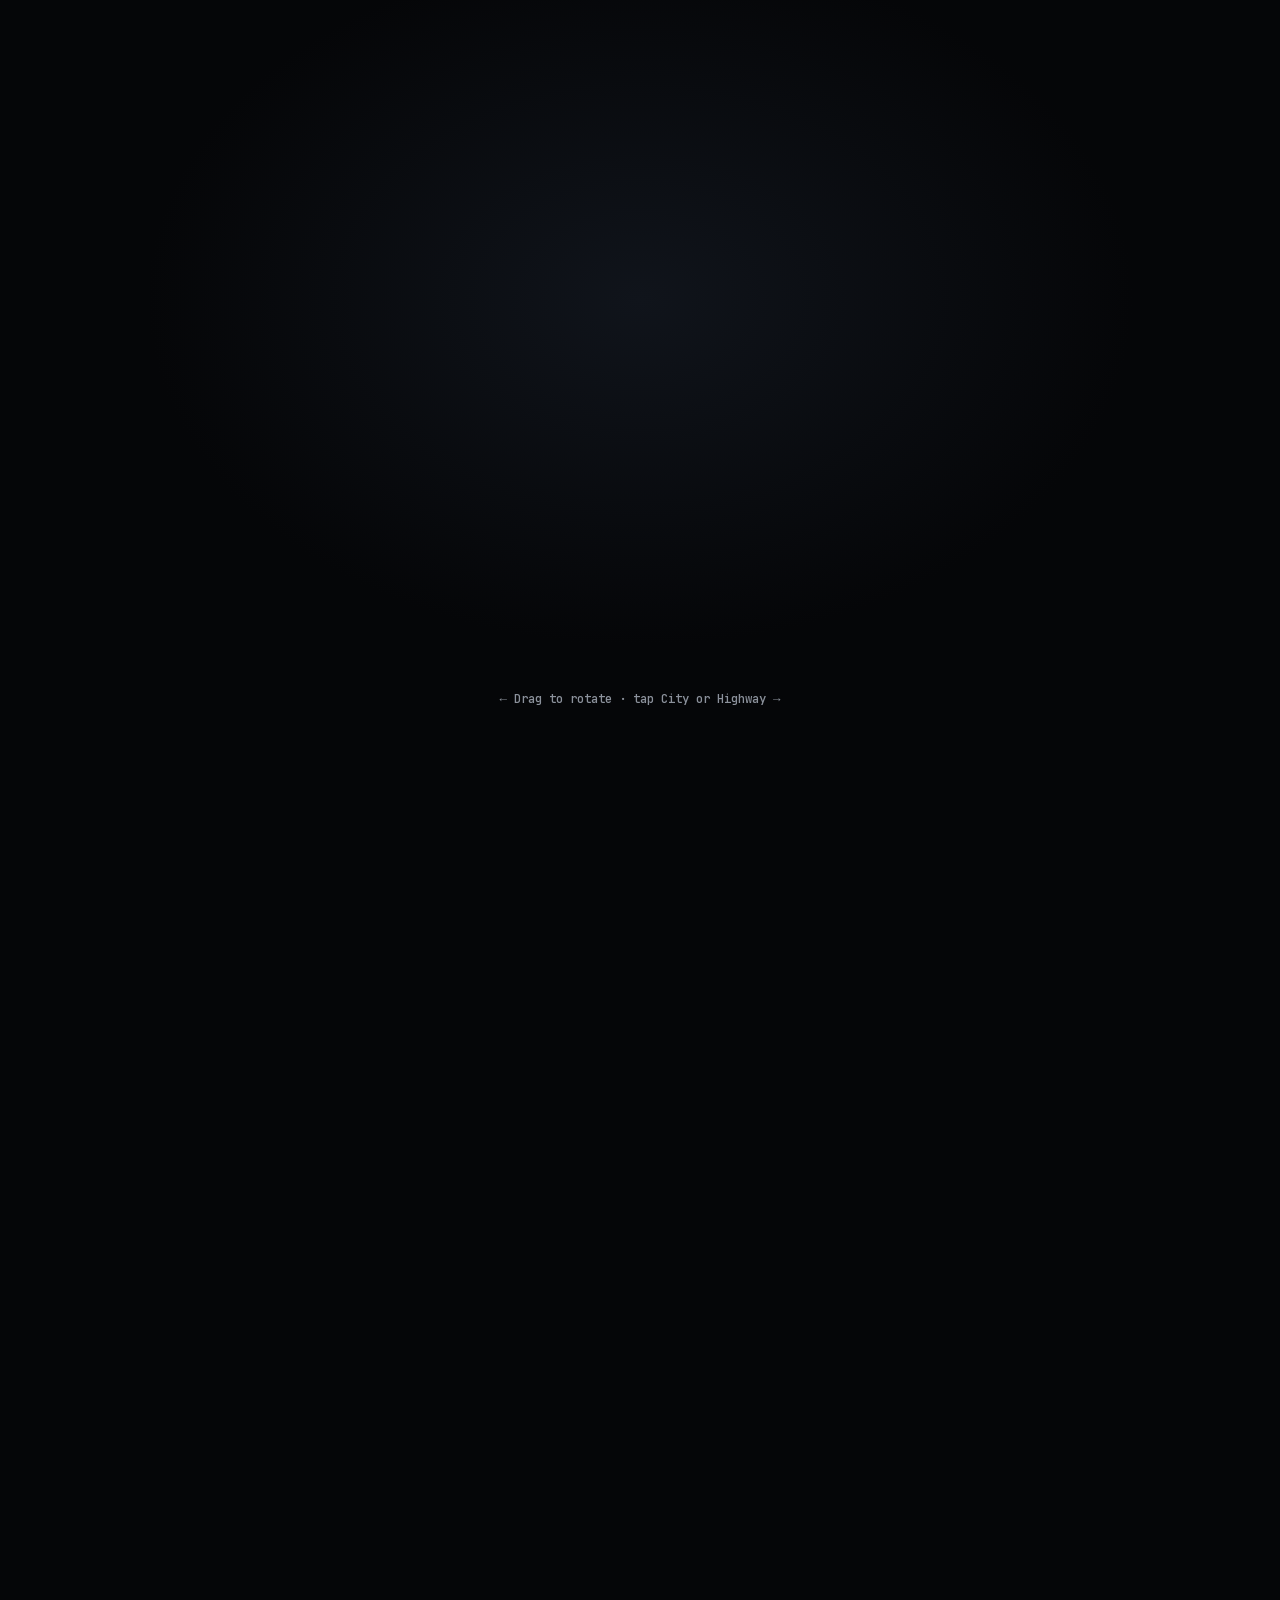
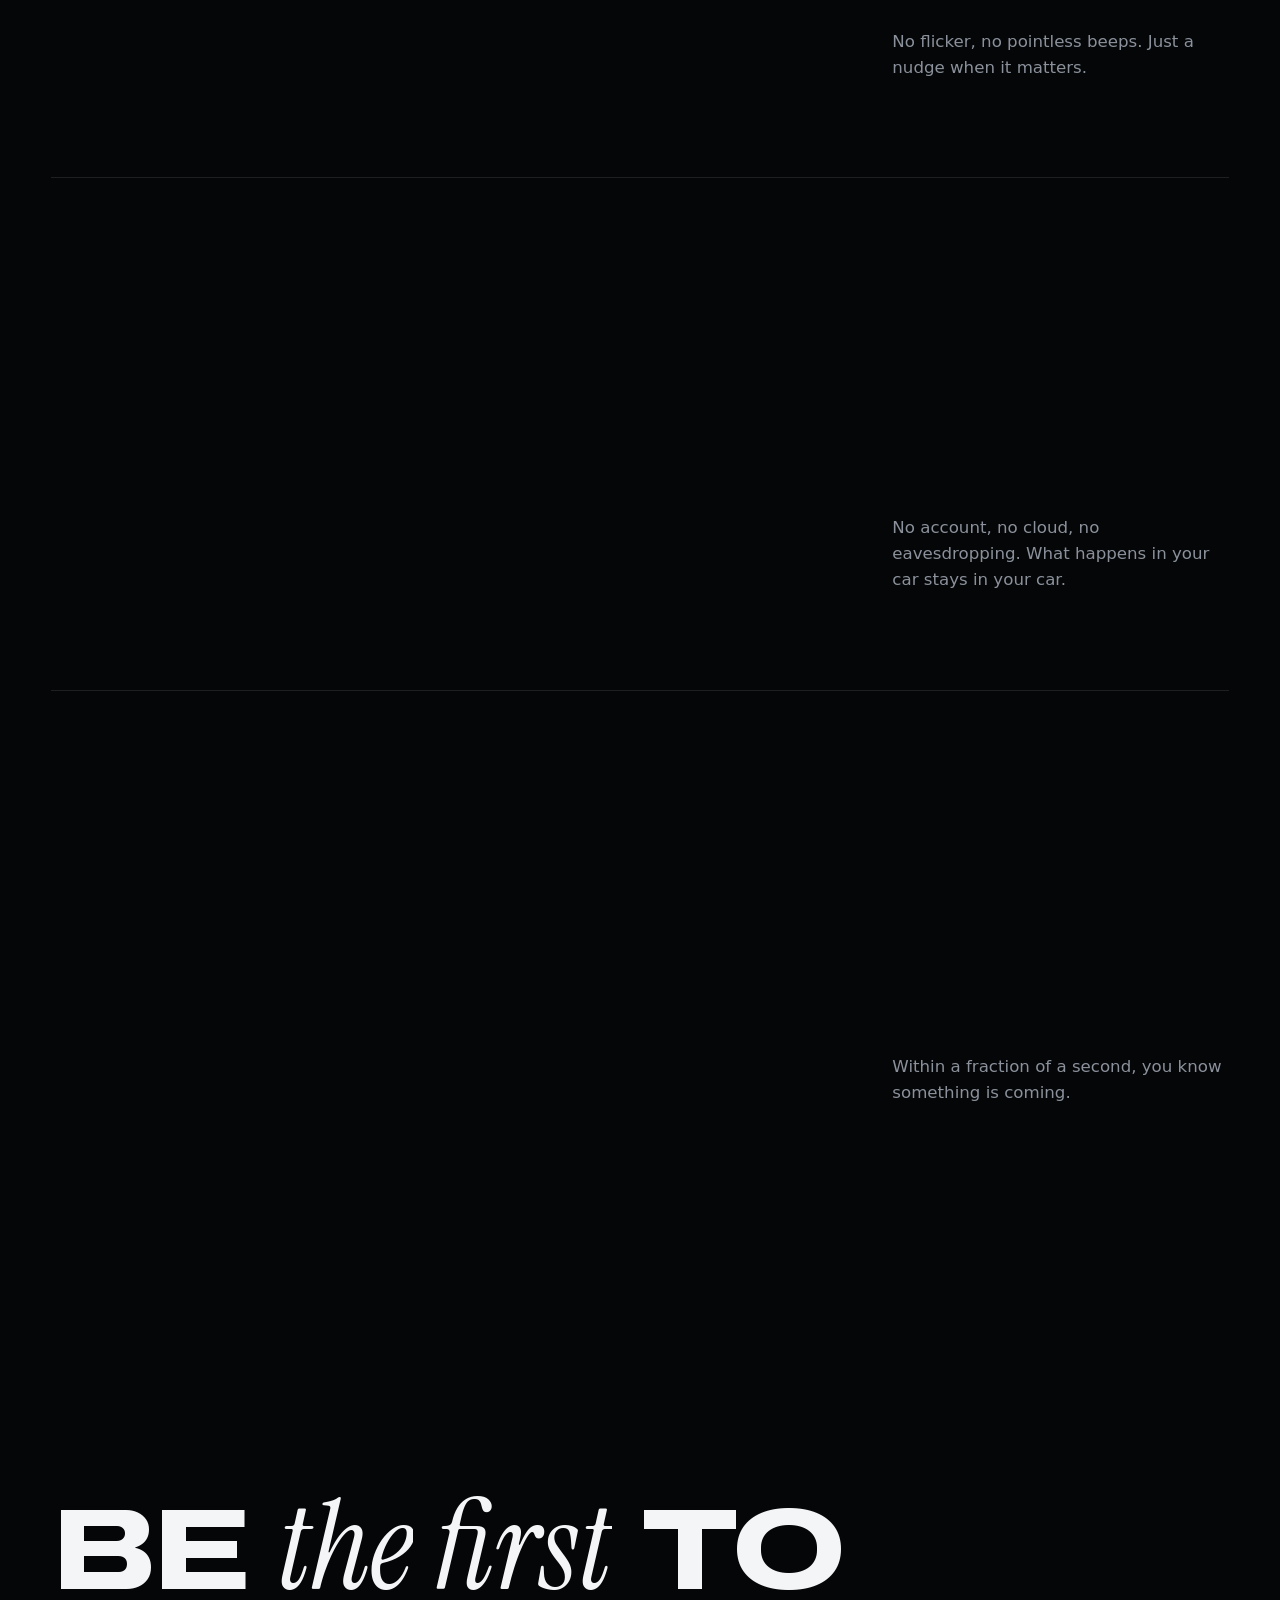
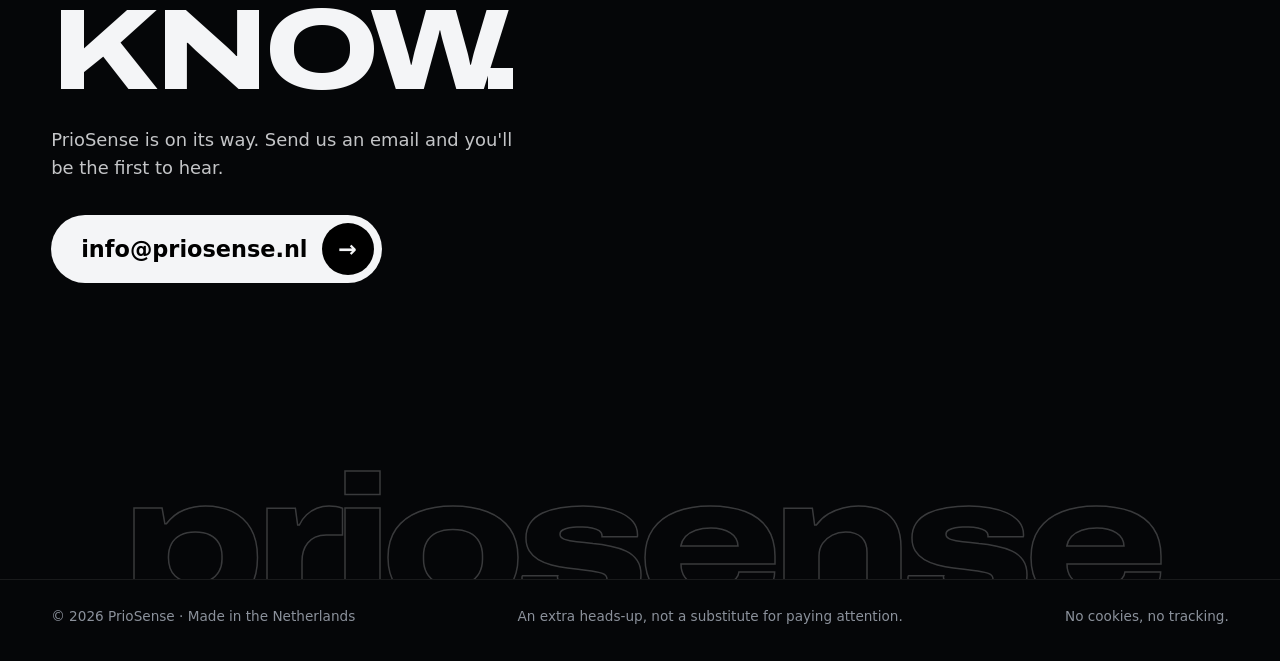
==== commit 5c9d3f41: "Promovideo op de site (NL en EN) - nieuwe sectie 'Zie het in actie' / 'See it in action' tussen het " ====
--- a/en/index.html
+++ b/en/index.html
@@ -28,6 +28,7 @@
   <script src="../js/vendor/lenis.min.js" defer></script>
   <script src="../js/sim.js" defer></script>
   <script src="../js/main.js" defer></script>
+  <script src="../js/film.js" defer></script>
   <script type="module" src="../js/signal.js"></script>
   <script type="module" src="../js/device3d.js"></script>
 </head>
@@ -102,6 +103,19 @@
       <p class="statement-text">Cars keep getting quieter. Music louder. Sirens reach you later and later. PrioSense picks up emergency services <em>before</em> you hear them, and gives you time to calmly make room.</p>
     </section>
 
+    <section class="film" id="video" aria-labelledby="film-title">
+      <div class="film-copy">
+        <p class="film-kicker">In 40 seconds</p>
+        <h2 class="film-title" id="film-title">See it in <em>action.</em></h2>
+        <p class="film-sub">What PrioSense does, why it matters, and what it looks like.</p>
+      </div>
+      <figure class="film-phone">
+        <video class="film-video" src="../assets/video/priosense-en.mp4" poster="../assets/video/priosense-en.jpg" muted loop playsinline preload="none" aria-label="PrioSense promo video with captions"></video>
+        <button class="film-play" type="button" aria-label="Play"><span aria-hidden="true">▶</span></button>
+        <button class="film-sound" type="button" aria-pressed="false" data-on="Sound on" data-off="Sound off">Sound on</button>
+      </figure>
+    </section>
+
     <section class="product" id="device" aria-labelledby="product-title">
       <div class="product-pin">
         <canvas class="device-canvas" tabindex="0" aria-label="3D model of the PrioSense device. Drag or use the arrow keys to rotate it; tap the switch on the screen, or press Enter, to change the driving mode. Current mode:"></canvas>
--- a/css/styles.css
+++ b/css/styles.css
@@ -152,6 +152,33 @@
   max-width: 22ch; font: 600 clamp(2rem, 5.4vw, 5.6rem)/1.02 var(--display); font-stretch: 105%; letter-spacing: -0.035em;
 }
 .statement-text em { color: var(--blue); }
+
+/* ── Video ───────────────────────────────────────────────────────────────── */
+.film { display: grid; grid-template-columns: minmax(0, 1fr) auto; align-items: center; gap: clamp(32px, 6vw, 96px); padding: clamp(60px, 10vw, 140px) var(--pad); }
+.film-kicker { font: 500 0.82rem/1 var(--mono); letter-spacing: 0.12em; text-transform: uppercase; color: var(--muted); margin-bottom: 16px; }
+.film-title { font: 800 clamp(2.6rem, 7vw, 7rem)/0.9 var(--display); font-stretch: 125%; text-transform: uppercase; letter-spacing: -0.045em; }
+.film-title em { color: var(--blue); font-size: 1.1em; }
+.film-sub { margin-top: 22px; max-width: 34ch; font-size: clamp(1rem, 1.4vw, 1.18rem); color: rgba(244, 245, 247, 0.75); }
+.film-phone {
+  position: relative; margin: 0; width: min(380px, 78vw); aspect-ratio: 9 / 16; border-radius: 36px; overflow: hidden;
+  border: 1px solid rgba(255, 255, 255, 0.12); background: #000;
+  box-shadow: 0 40px 120px -40px rgba(58, 160, 255, 0.45), 0 30px 90px -50px rgba(255, 59, 59, 0.5);
+}
+.film-video { display: block; width: 100%; height: 100%; object-fit: cover; cursor: pointer; }
+.film-play {
+  position: absolute; left: 50%; top: 50%; width: 84px; height: 84px; margin: -42px 0 0 -42px; border-radius: 50%; border: 0;
+  background: rgba(244, 245, 247, 0.92); color: #000; font-size: 1.6rem; cursor: pointer; display: grid; place-items: center;
+  transition: transform 0.3s var(--ease), opacity 0.3s;
+}
+.film-play span { margin-left: 5px; }
+.film-play:hover { transform: scale(1.06); }
+.film.is-playing .film-play { opacity: 0; pointer-events: none; }
+.film-sound {
+  position: absolute; right: 14px; bottom: 14px; padding: 9px 14px; border-radius: 99px; border: 1px solid rgba(255, 255, 255, 0.25);
+  background: rgba(0, 0, 0, 0.55); color: var(--ink); font: 600 0.85rem/1 var(--body); cursor: pointer; backdrop-filter: blur(8px);
+}
+.film-sound[aria-pressed="true"] { background: var(--ink); color: #000; }
+@media (max-width: 760px) { .film { grid-template-columns: 1fr; justify-items: center; text-align: center; } .film-sub { margin-inline: auto; } }
 
 /* ── Het kastje (vastgezet tijdens scrollen) ─────────────────────────────── */
 .product { position: relative; height: 320vh; }
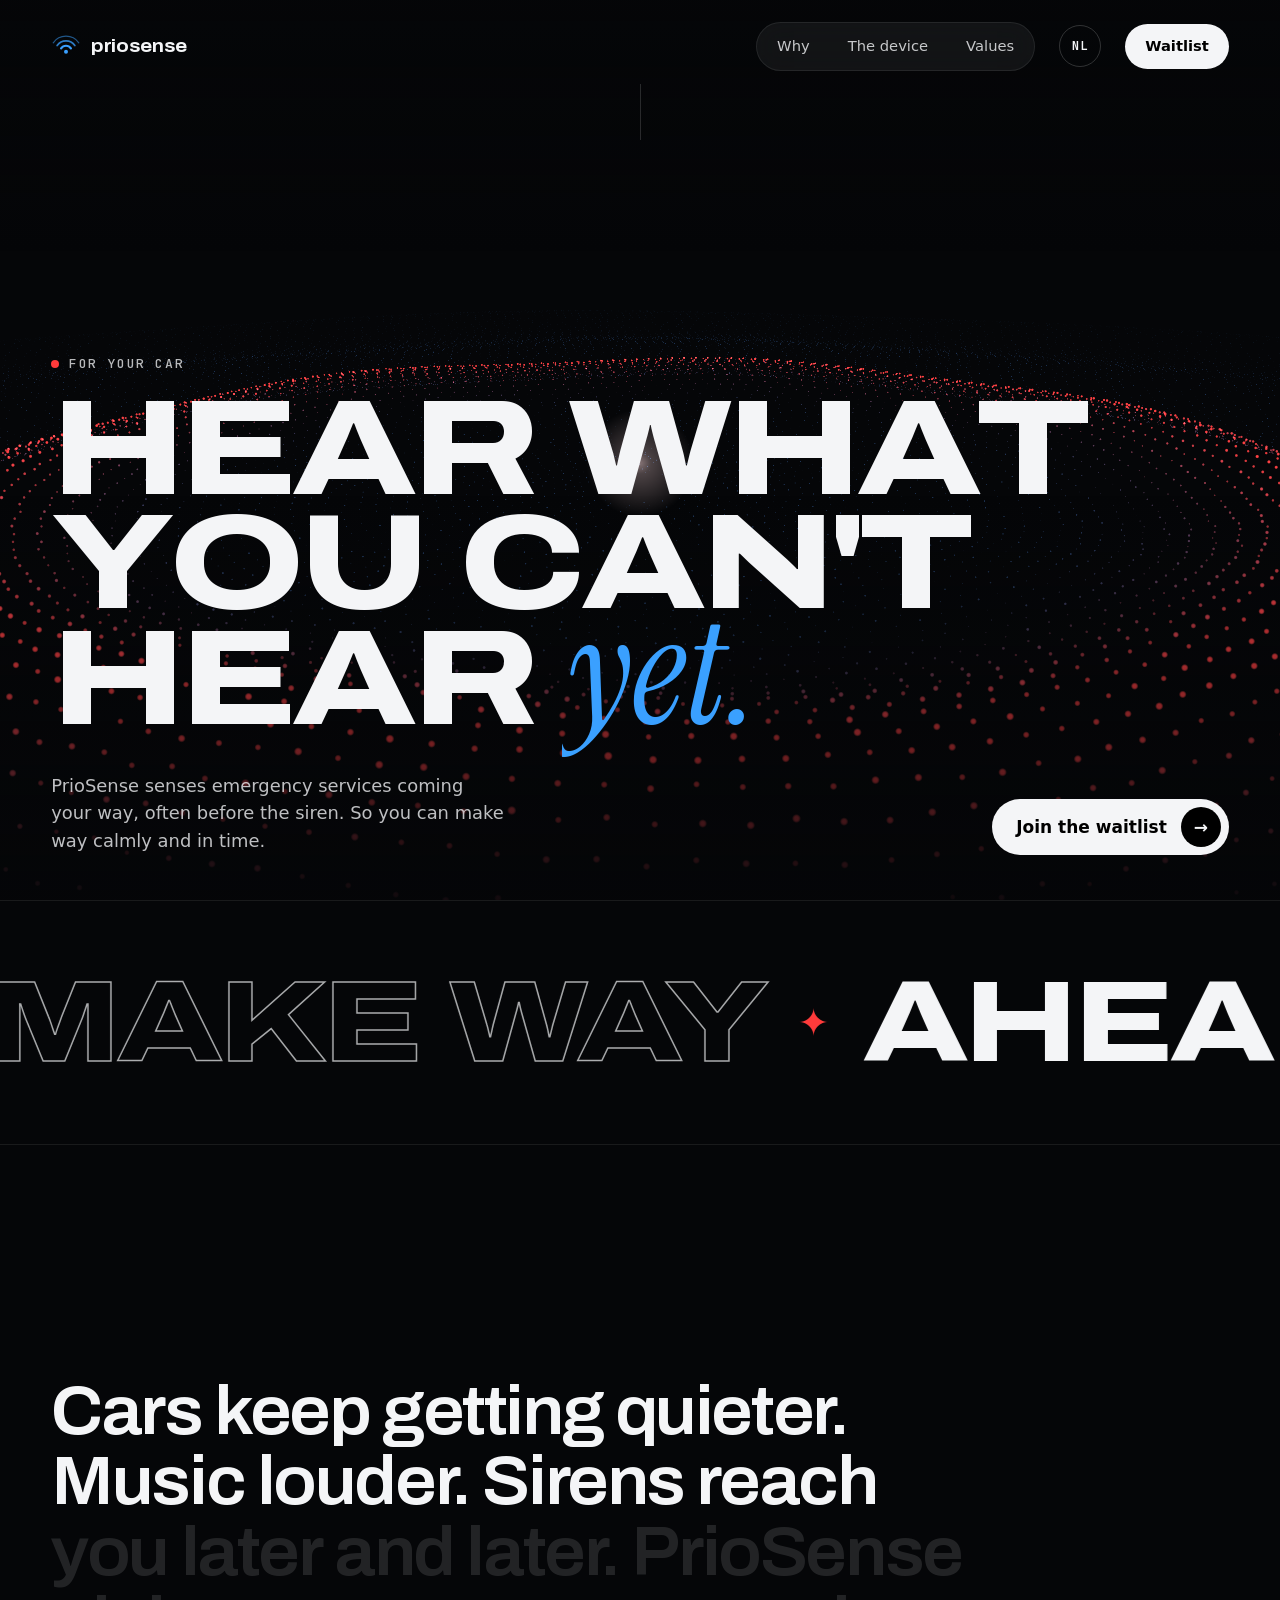
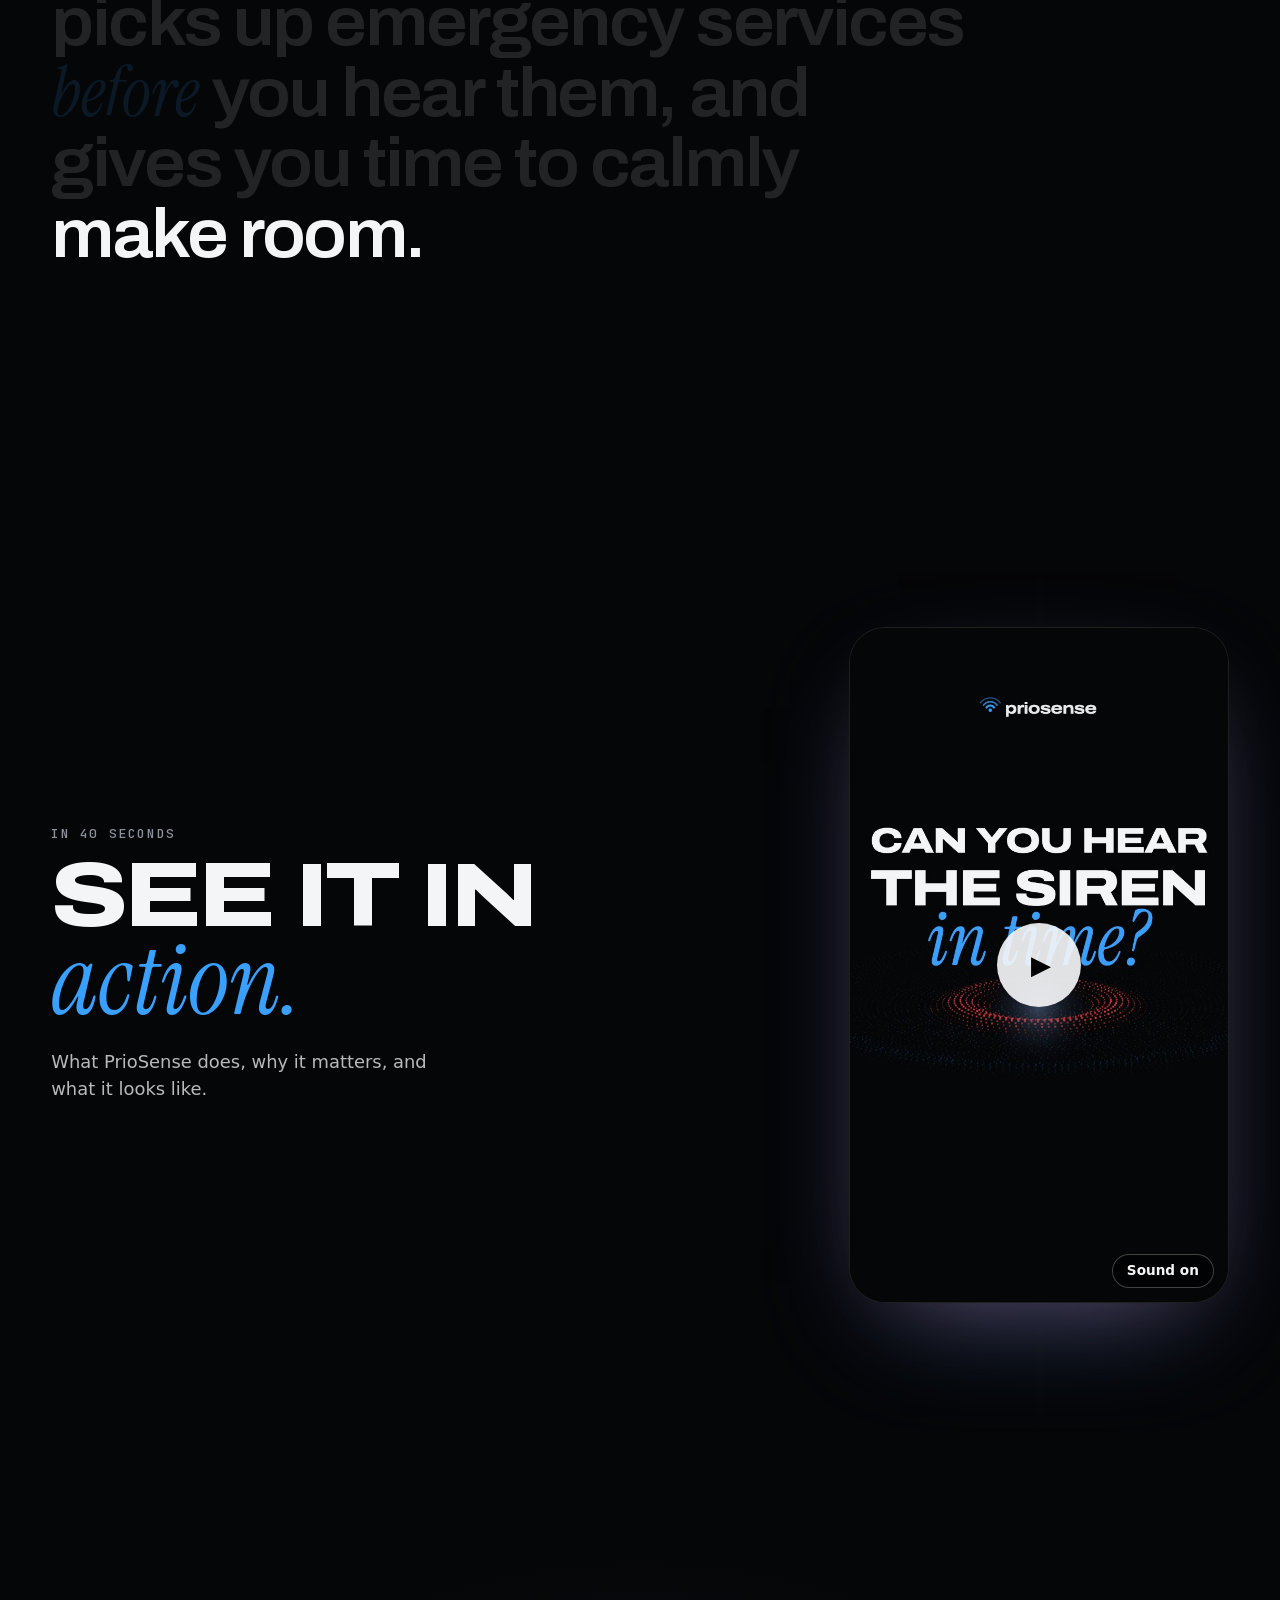
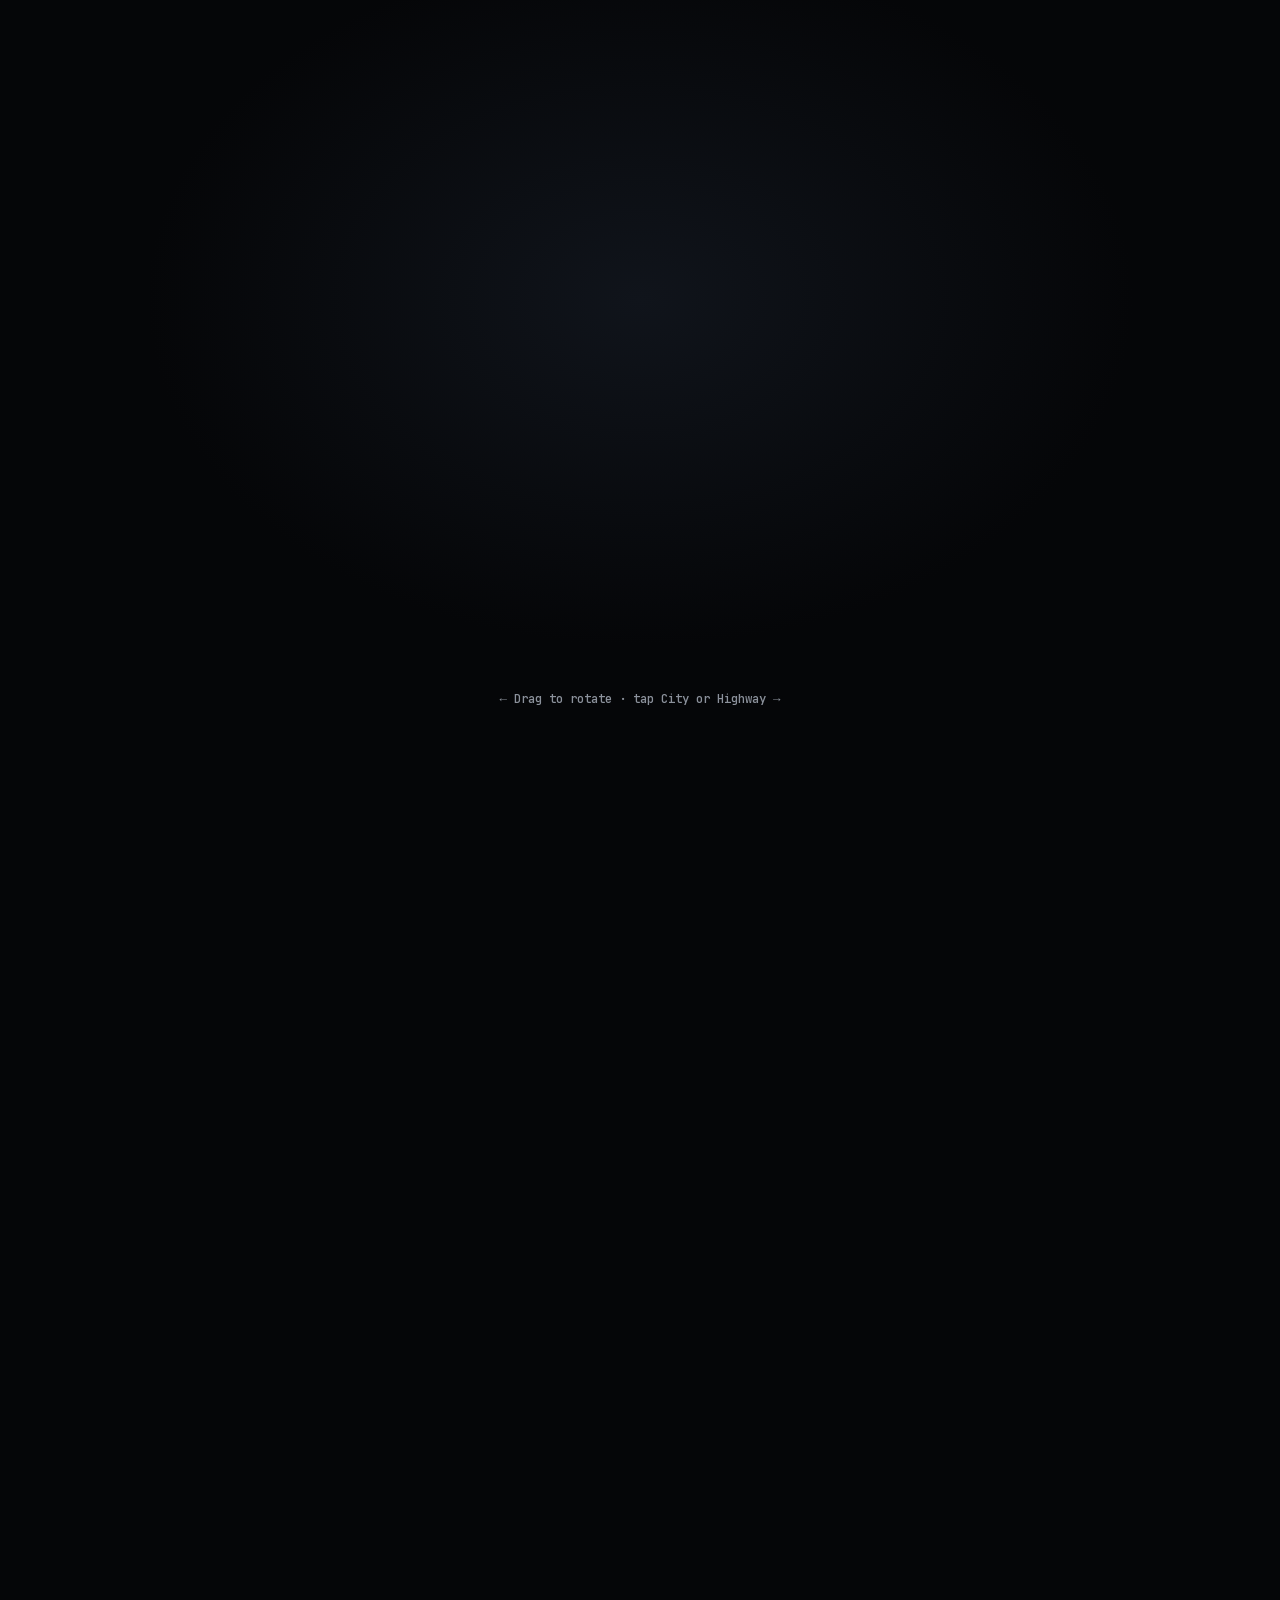
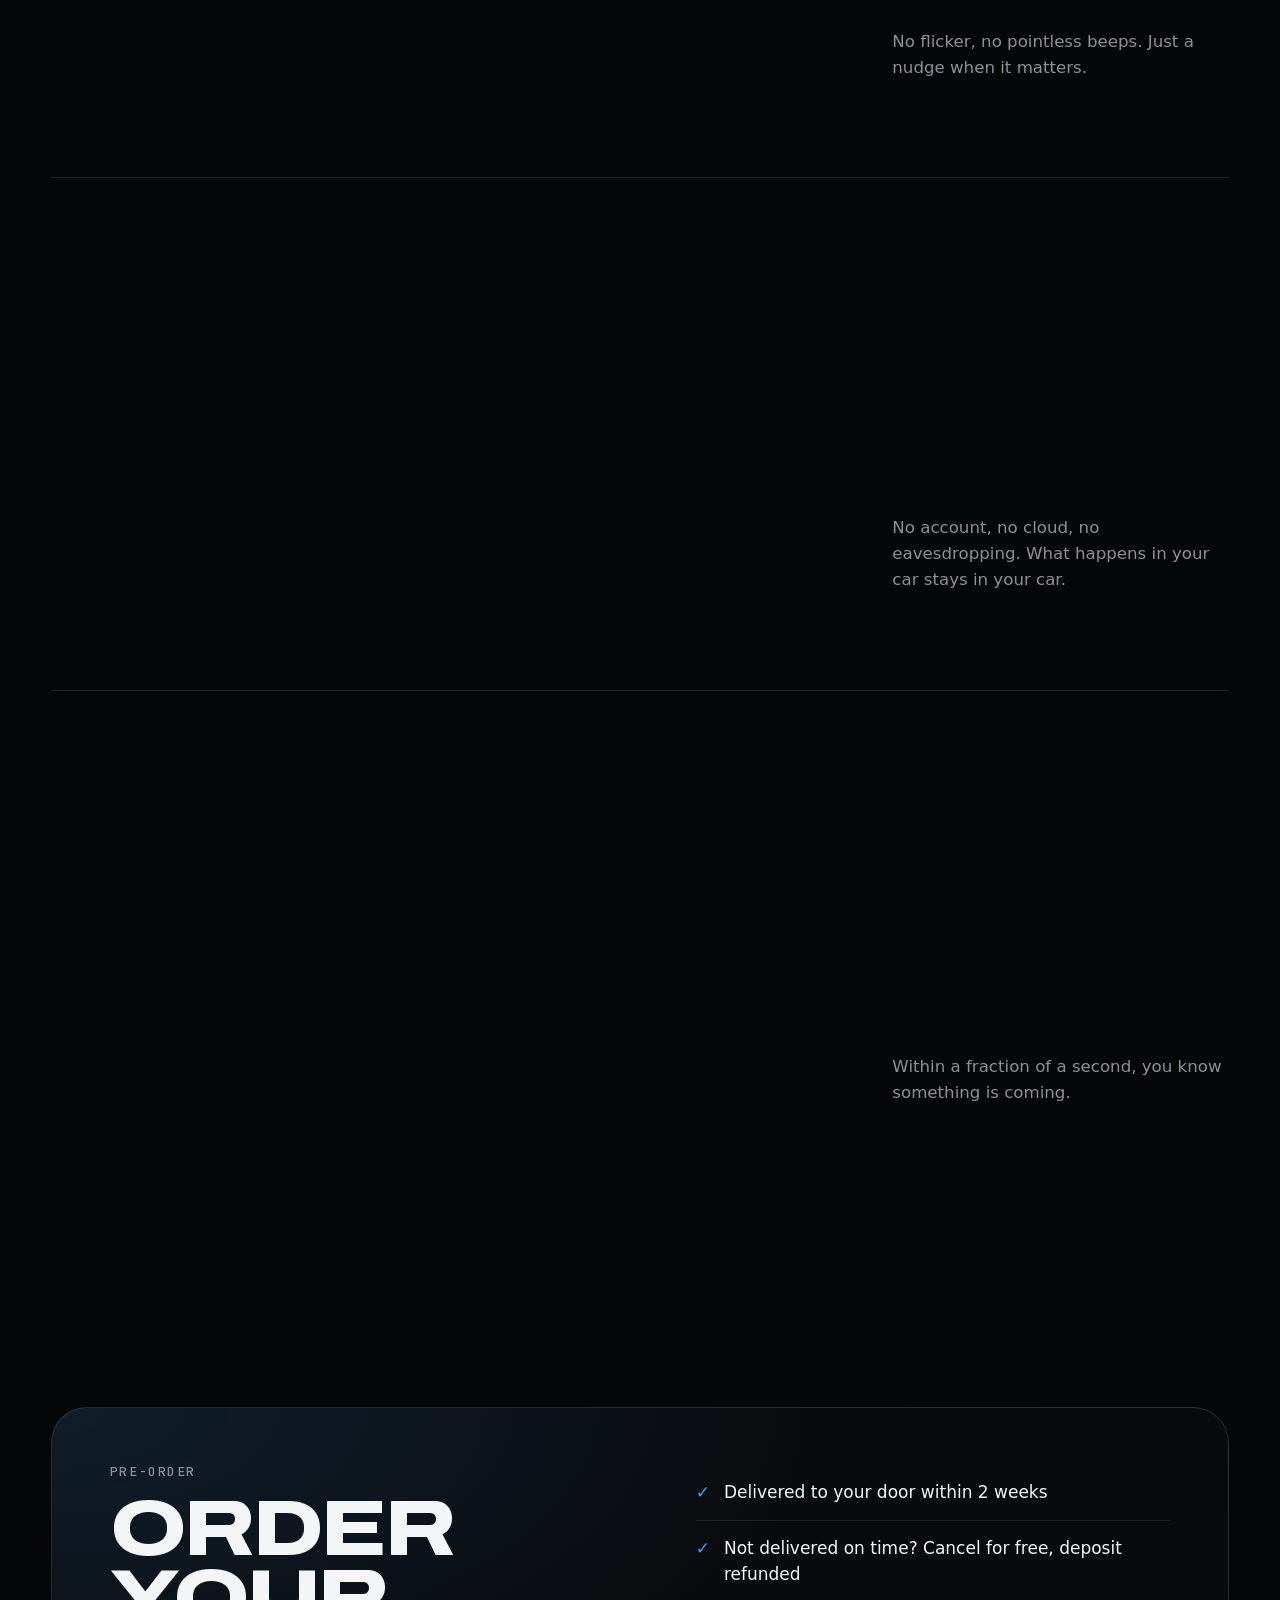
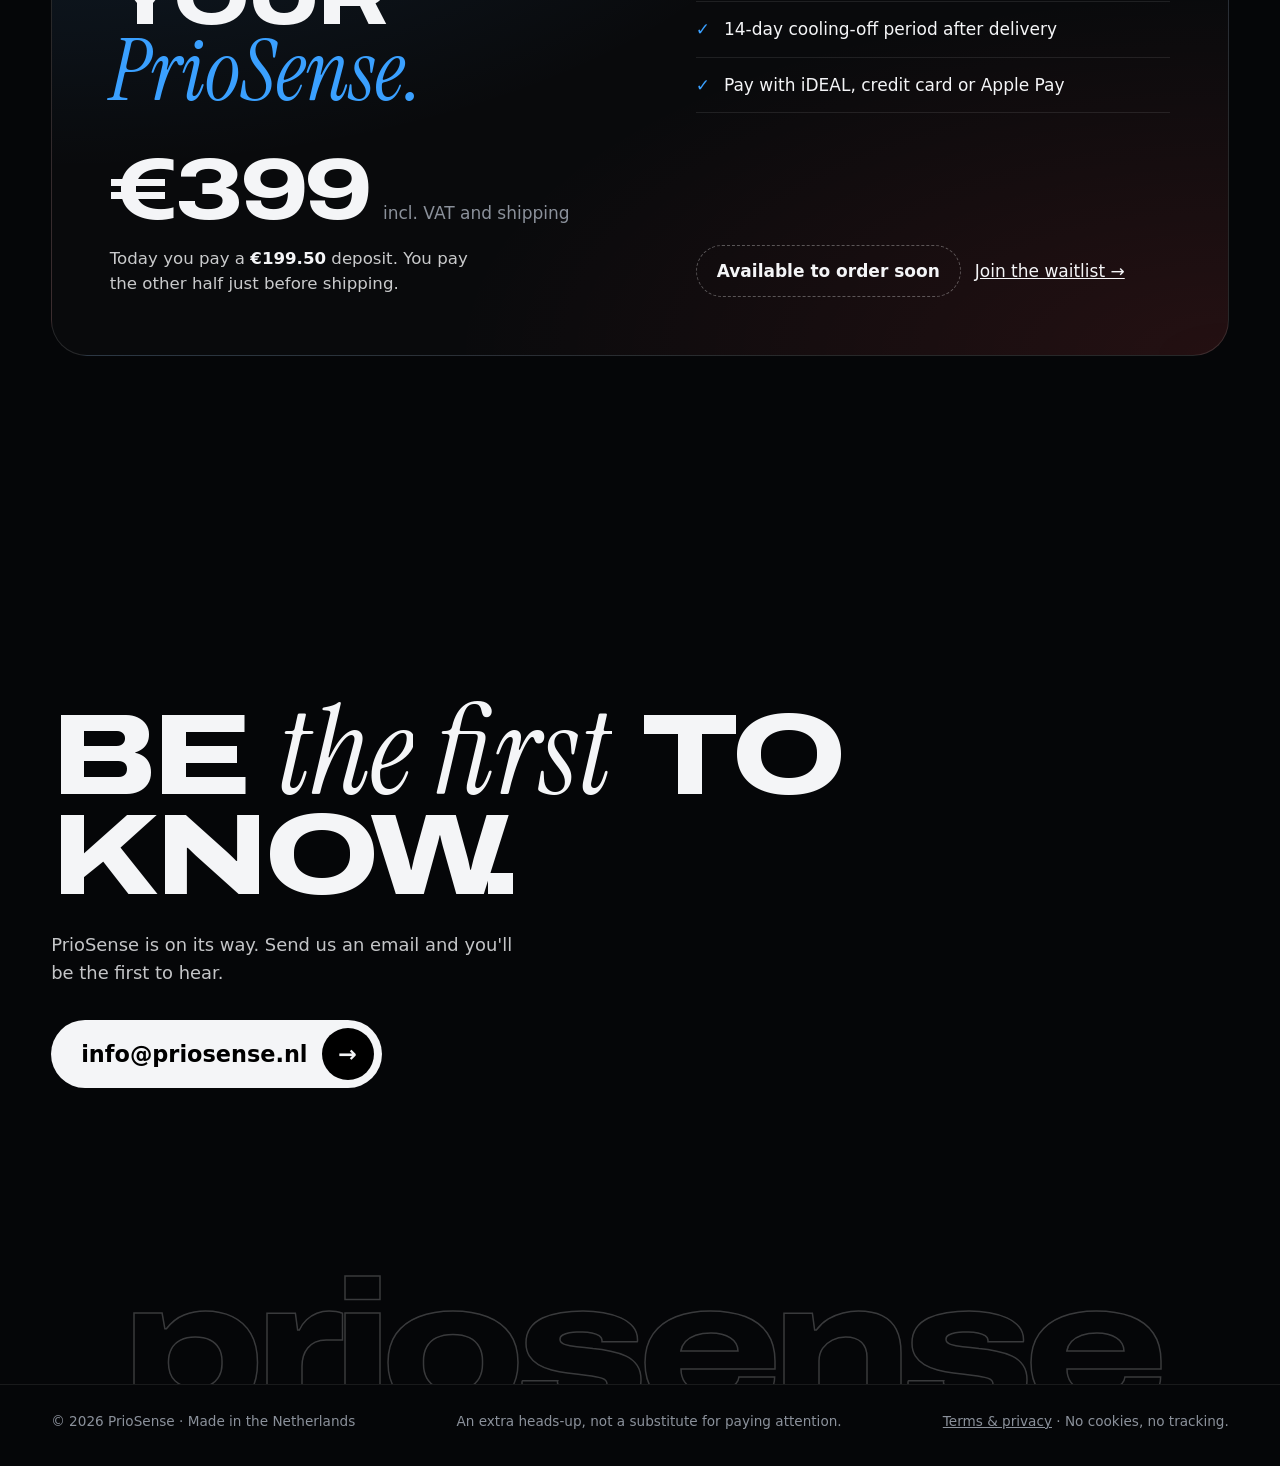
==== commit 2db8e8f1: "Pre-order: sectie met prijs en aanbetaling, voorwaarden en bedankpagina (NL en EN) - sectie 'Bestel " ====
--- a/en/index.html
+++ b/en/index.html
@@ -29,6 +29,7 @@
   <script src="../js/sim.js" defer></script>
   <script src="../js/main.js" defer></script>
   <script src="../js/film.js" defer></script>
+  <script src="../js/preorder.js" defer></script>
   <script type="module" src="../js/signal.js"></script>
   <script type="module" src="../js/device3d.js"></script>
 </head>
@@ -147,6 +148,30 @@
       </article>
     </section>
 
+    <section class="preorder" id="preorder" aria-labelledby="preorder-title">
+      <div class="preorder-card">
+        <div class="preorder-intro">
+          <p class="preorder-kicker">Pre-order</p>
+          <h2 class="preorder-title" id="preorder-title">Order your <em>PrioSense.</em></h2>
+          <p class="preorder-price"><strong>€399</strong><span>incl. VAT and shipping</span></p>
+          <p class="preorder-deposit">Today you pay a <strong>€199.50</strong> deposit. You pay the other half just before shipping.</p>
+        </div>
+        <div class="preorder-details">
+          <ul class="preorder-list">
+          <li>Delivered to your door within 2 weeks</li>
+          <li>Not delivered on time? Cancel for free, deposit refunded</li>
+          <li>14-day cooling-off period after delivery</li>
+          <li>Pay with iDEAL, credit card or Apple Pay</li>
+          </ul>
+          <div class="preorder-action">
+            <a class="pill pill-lg preorder-buy" href="#preorder" hidden><span>Pre-order · €199.50 deposit</span><i aria-hidden="true">→</i></a>
+            <p class="preorder-soon"><span>Available to order soon</span> <a href="#contact">Join the waitlist →</a></p>
+            <p class="preorder-note" hidden>By ordering you agree to the <a href="terms/">terms</a>.</p>
+          </div>
+        </div>
+      </div>
+    </section>
+
     <section class="finale" id="contact" aria-labelledby="finale-title">
       <div class="lights" aria-hidden="true"><span class="light-blue"></span><span class="light-red"></span></div>
       <div class="finale-content">
@@ -161,7 +186,7 @@
   <footer class="footer">
     <p>© <span class="year">2026</span> PrioSense · Made in the Netherlands</p>
     <p>An extra heads-up, not a substitute for paying attention.</p>
-    <p>No cookies, no tracking.</p>
+    <p><a href="terms/">Terms &amp; privacy</a> · No cookies, no tracking.</p>
   </footer>
 </body>
 </html>
--- a/css/styles.css
+++ b/css/styles.css
@@ -235,6 +235,55 @@
 /* ── Footer ──────────────────────────────────────────────────────────────── */
 .footer { display: flex; flex-wrap: wrap; justify-content: space-between; gap: 10px 28px; padding: 26px var(--pad) 34px; border-top: 1px solid rgba(255, 255, 255, 0.08); font-size: 0.85rem; color: var(--muted); }
 
+/* ── Pre-order ───────────────────────────────────────────────────────────── */
+.preorder { padding: clamp(60px, 10vw, 140px) var(--pad); }
+.preorder-card {
+  display: grid; grid-template-columns: minmax(0, 1.1fr) minmax(0, 1fr); gap: clamp(32px, 5vw, 80px);
+  padding: clamp(26px, 4.5vw, 64px); border: 1px solid rgba(255, 255, 255, 0.12); border-radius: clamp(22px, 3vw, 36px);
+  background: radial-gradient(120% 120% at 0% 0%, rgba(58, 160, 255, 0.13), transparent 55%),
+              radial-gradient(120% 120% at 100% 100%, rgba(255, 59, 59, 0.11), transparent 55%), rgba(255, 255, 255, 0.02);
+}
+.preorder-kicker { font: 500 0.82rem/1 var(--mono); letter-spacing: 0.12em; text-transform: uppercase; color: var(--muted); margin-bottom: 16px; }
+.preorder-title { font: 800 clamp(2.4rem, 6vw, 5.6rem)/0.9 var(--display); font-stretch: 125%; text-transform: uppercase; letter-spacing: -0.045em; }
+.preorder-title em { color: var(--blue); font-size: 1.1em; }
+.preorder-price { margin-top: clamp(24px, 3vw, 40px); display: flex; flex-wrap: wrap; align-items: baseline; gap: 6px 14px; }
+.preorder-price strong { font: 800 clamp(3rem, 7vw, 5.4rem)/1 var(--display); font-stretch: 125%; letter-spacing: -0.04em; }
+.preorder-price span { color: var(--muted); }
+.preorder-deposit { margin-top: 12px; max-width: 36ch; color: rgba(244, 245, 247, 0.82); font-size: clamp(1rem, 1.3vw, 1.12rem); }
+.preorder-deposit strong { color: var(--ink); }
+.preorder-details { display: flex; flex-direction: column; justify-content: space-between; gap: 28px; }
+.preorder-list { list-style: none; margin: 0; padding: 0; }
+.preorder-list li { display: flex; gap: 14px; padding: 14px 0; border-bottom: 1px solid rgba(255, 255, 255, 0.09); }
+.preorder-list li::before { content: "✓"; color: var(--blue); font-weight: 700; }
+.preorder-action { display: flex; flex-direction: column; align-items: flex-start; gap: 14px; }
+.preorder-action .pill { white-space: normal; }
+.preorder-soon { display: flex; flex-wrap: wrap; gap: 6px 14px; align-items: center; color: var(--muted); }
+.preorder-soon span { padding: 12px 20px; border-radius: 99px; border: 1px dashed rgba(255, 255, 255, 0.3); font-weight: 600; color: var(--ink); }
+.preorder-soon a { color: var(--ink); }
+.preorder.is-live .preorder-soon { display: none; }
+.preorder [hidden] { display: none !important; }
+.preorder-note { font-size: 0.85rem; color: var(--muted); }
+.preorder-note a { color: var(--ink); }
+@media (max-width: 760px) { .preorder-card { grid-template-columns: 1fr; } }
+
+/* ── Losse pagina's (voorwaarden, bedankt) ───────────────────────────────── */
+.page-nav { display: flex; align-items: center; justify-content: space-between; gap: 16px; padding: 22px var(--pad); }
+.page { max-width: 780px; margin: 0 auto; padding: clamp(32px, 7vw, 90px) var(--pad) clamp(80px, 10vw, 140px); }
+.page-kicker { font: 500 0.82rem/1 var(--mono); letter-spacing: 0.12em; text-transform: uppercase; color: var(--muted); margin-bottom: 16px; }
+.page h1 { font: 800 clamp(2.3rem, 6vw, 4.6rem)/0.92 var(--display); font-stretch: 125%; text-transform: uppercase; letter-spacing: -0.045em; margin-bottom: 26px; overflow-wrap: anywhere; }
+.page h1 em { color: var(--blue); font-size: 1.1em; }
+.page h2 { font: 700 1.2rem/1.25 var(--display); font-stretch: 112%; margin: 44px 0 12px; }
+.page p, .page li, .page dd { color: rgba(244, 245, 247, 0.82); }
+.page p + p { margin-top: 12px; }
+.page ul, .page ol { padding-left: 1.2em; margin: 12px 0; }
+.page li + li { margin-top: 6px; }
+.page dl { display: grid; grid-template-columns: max-content minmax(0, 1fr); gap: 6px 20px; margin: 12px 0; }
+.page dt { color: var(--muted); }
+.page dd { margin: 0; }
+.page .lead { font-size: clamp(1.05rem, 1.6vw, 1.25rem); }
+.page .pill { margin-top: 32px; }
+.page-form { margin-top: 12px; padding: 20px 22px; border: 1px solid rgba(255, 255, 255, 0.14); border-radius: 16px; font: 0.88rem/1.7 var(--mono); white-space: pre-wrap; color: rgba(244, 245, 247, 0.82); }
+
 /* ── Minder beweging ─────────────────────────────────────────────────────── */
 @media (prefers-reduced-motion: reduce) {
   .loader { display: none; }
